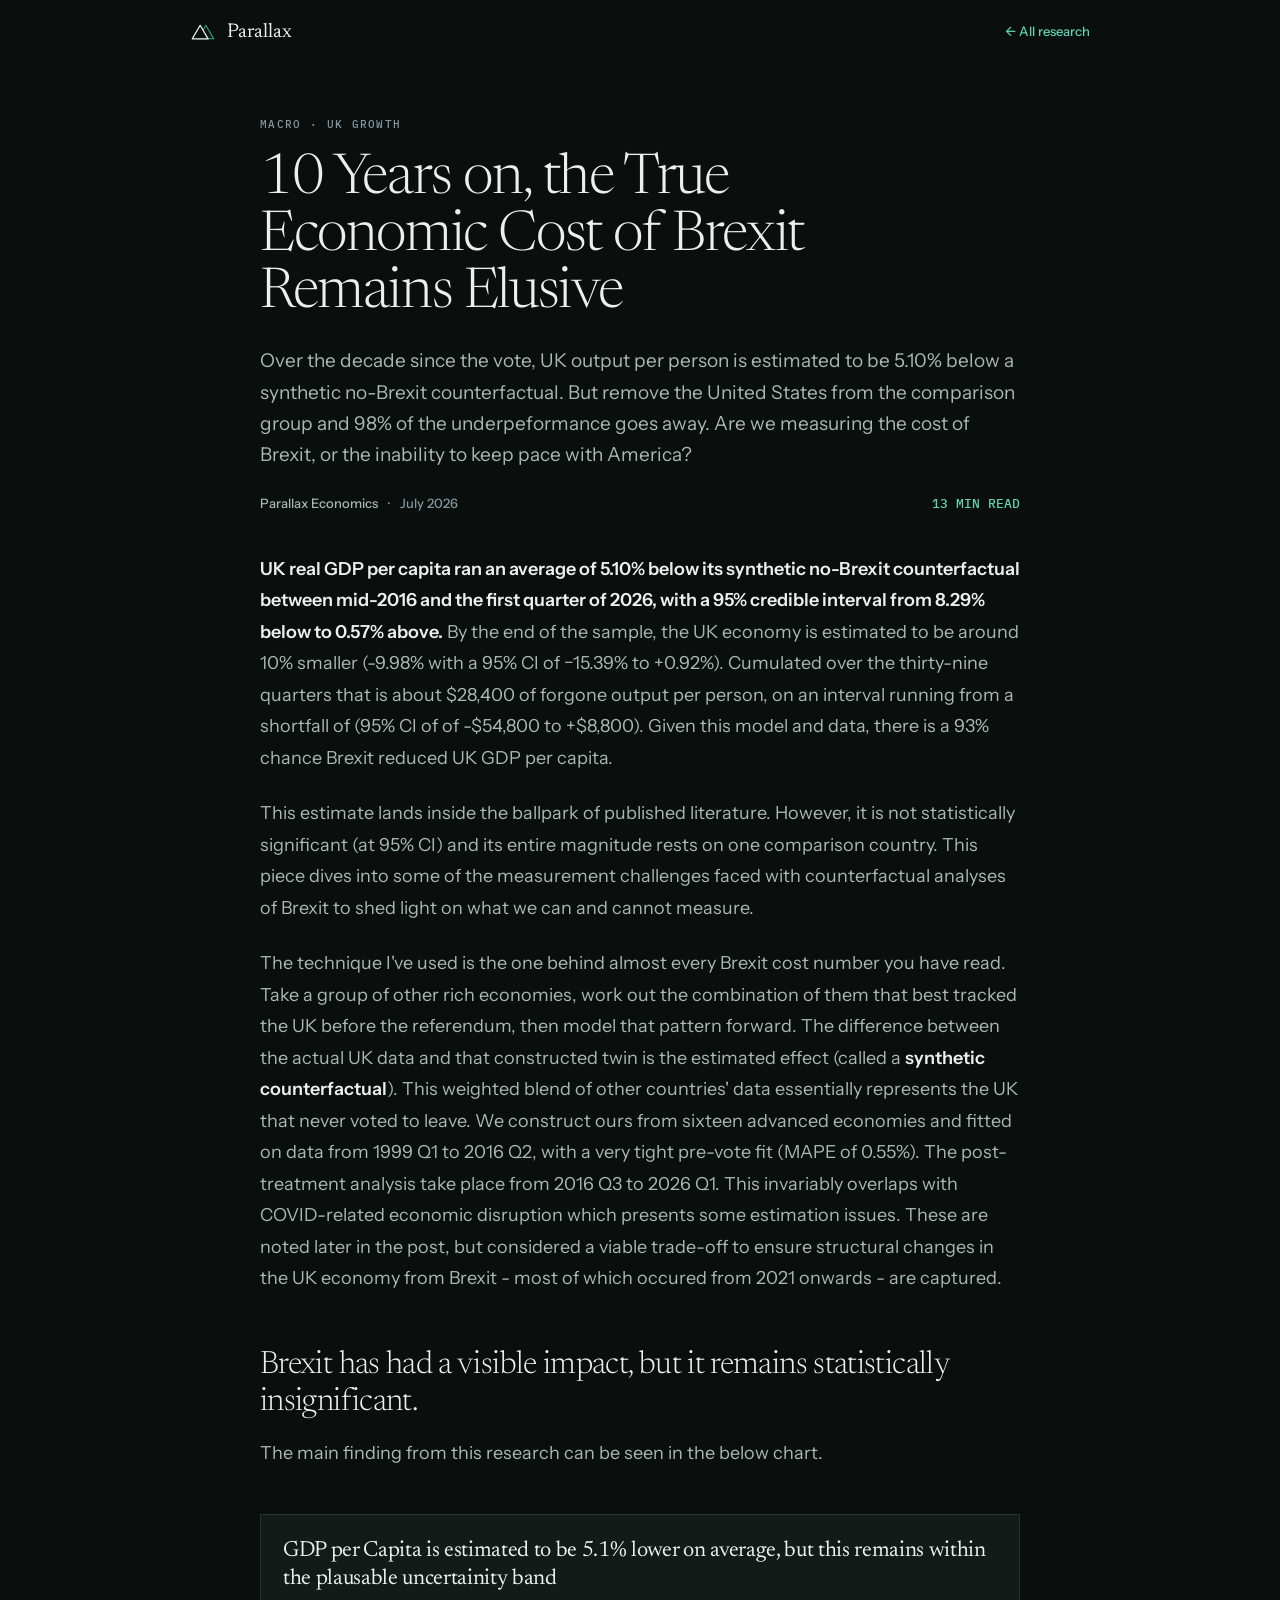
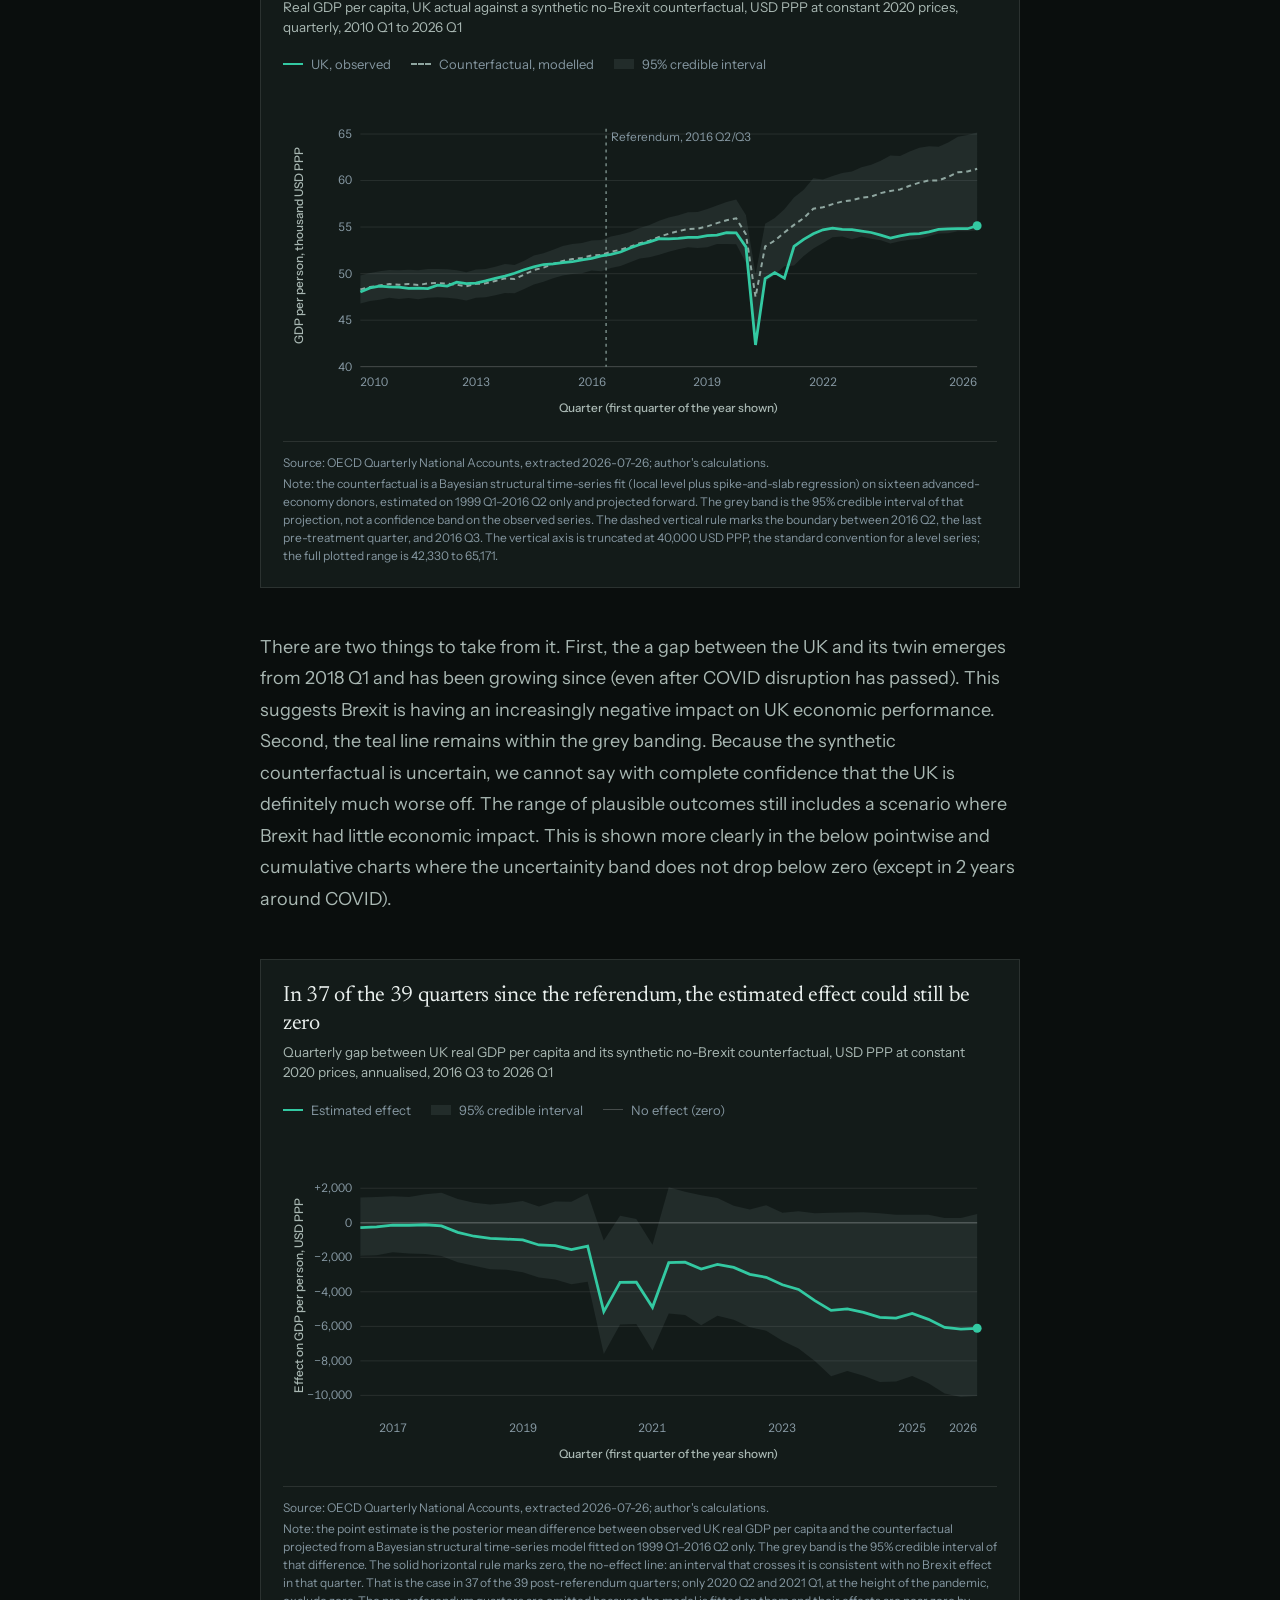
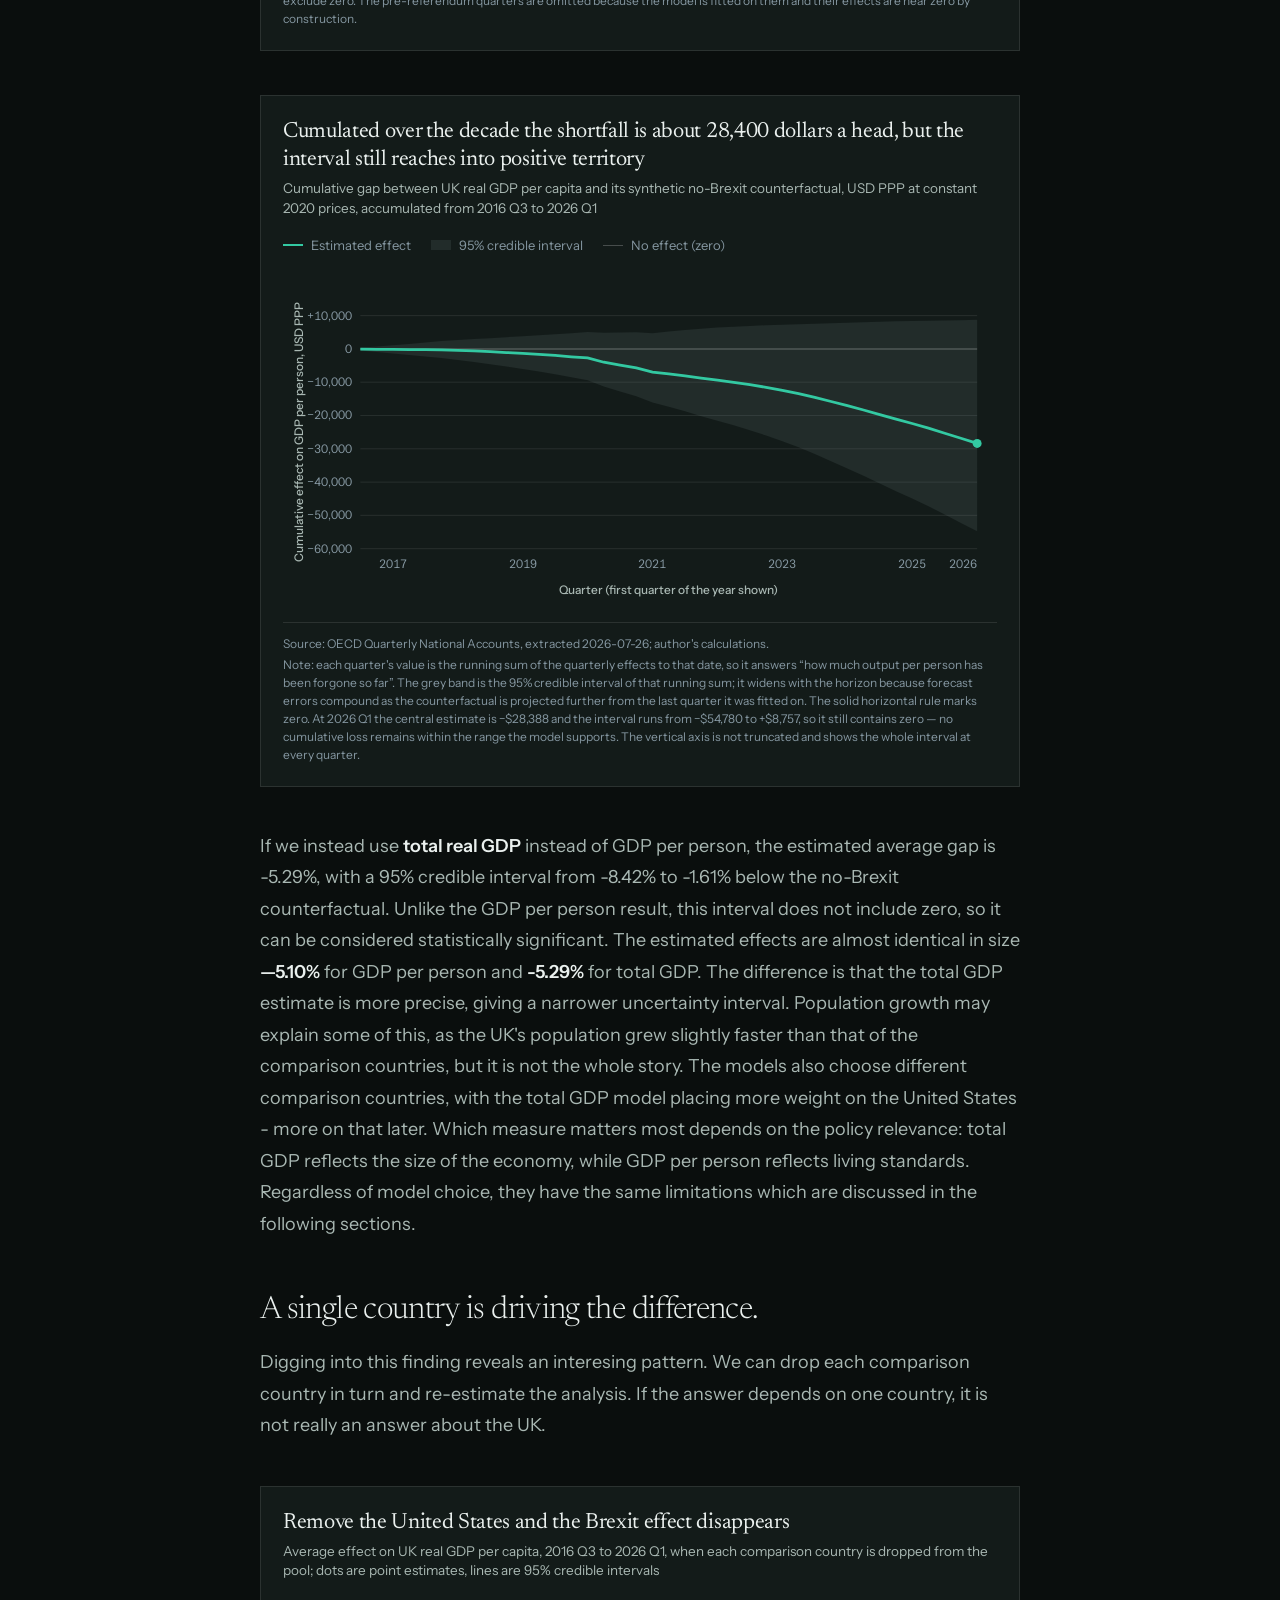
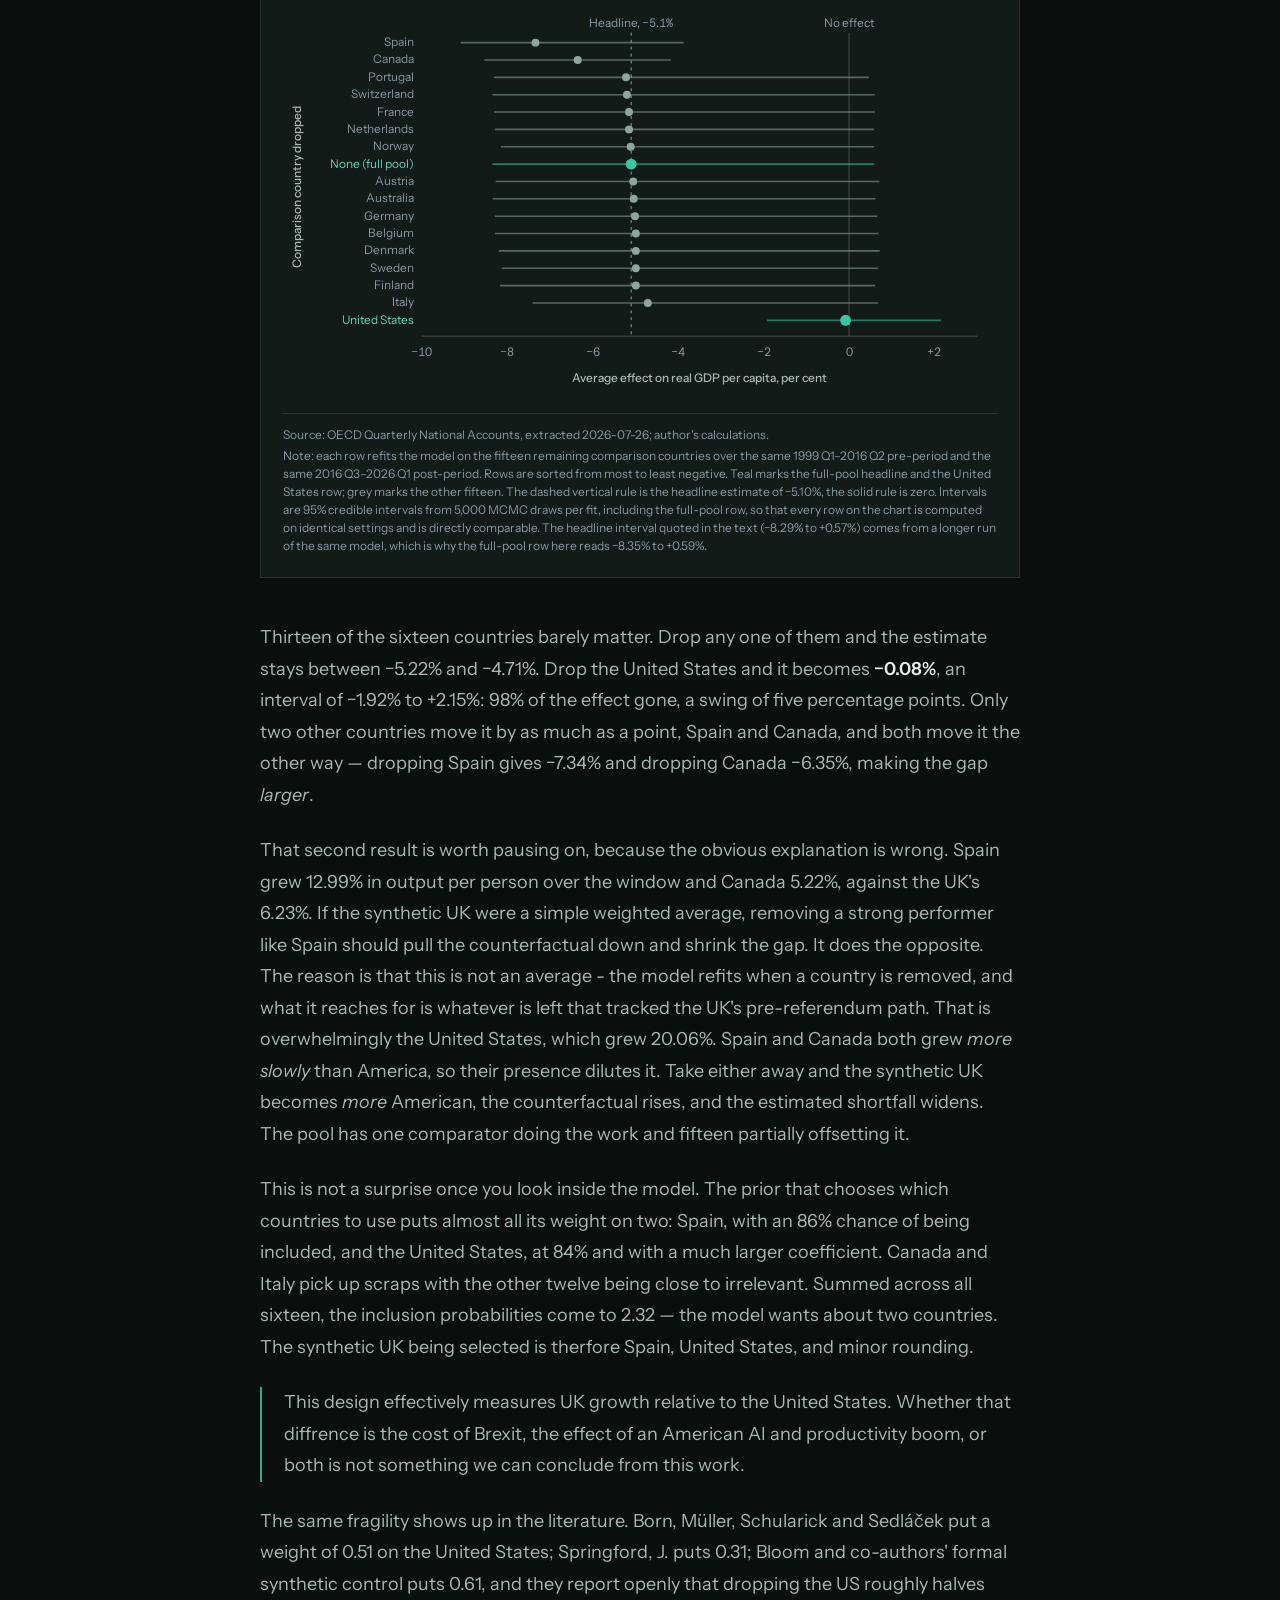
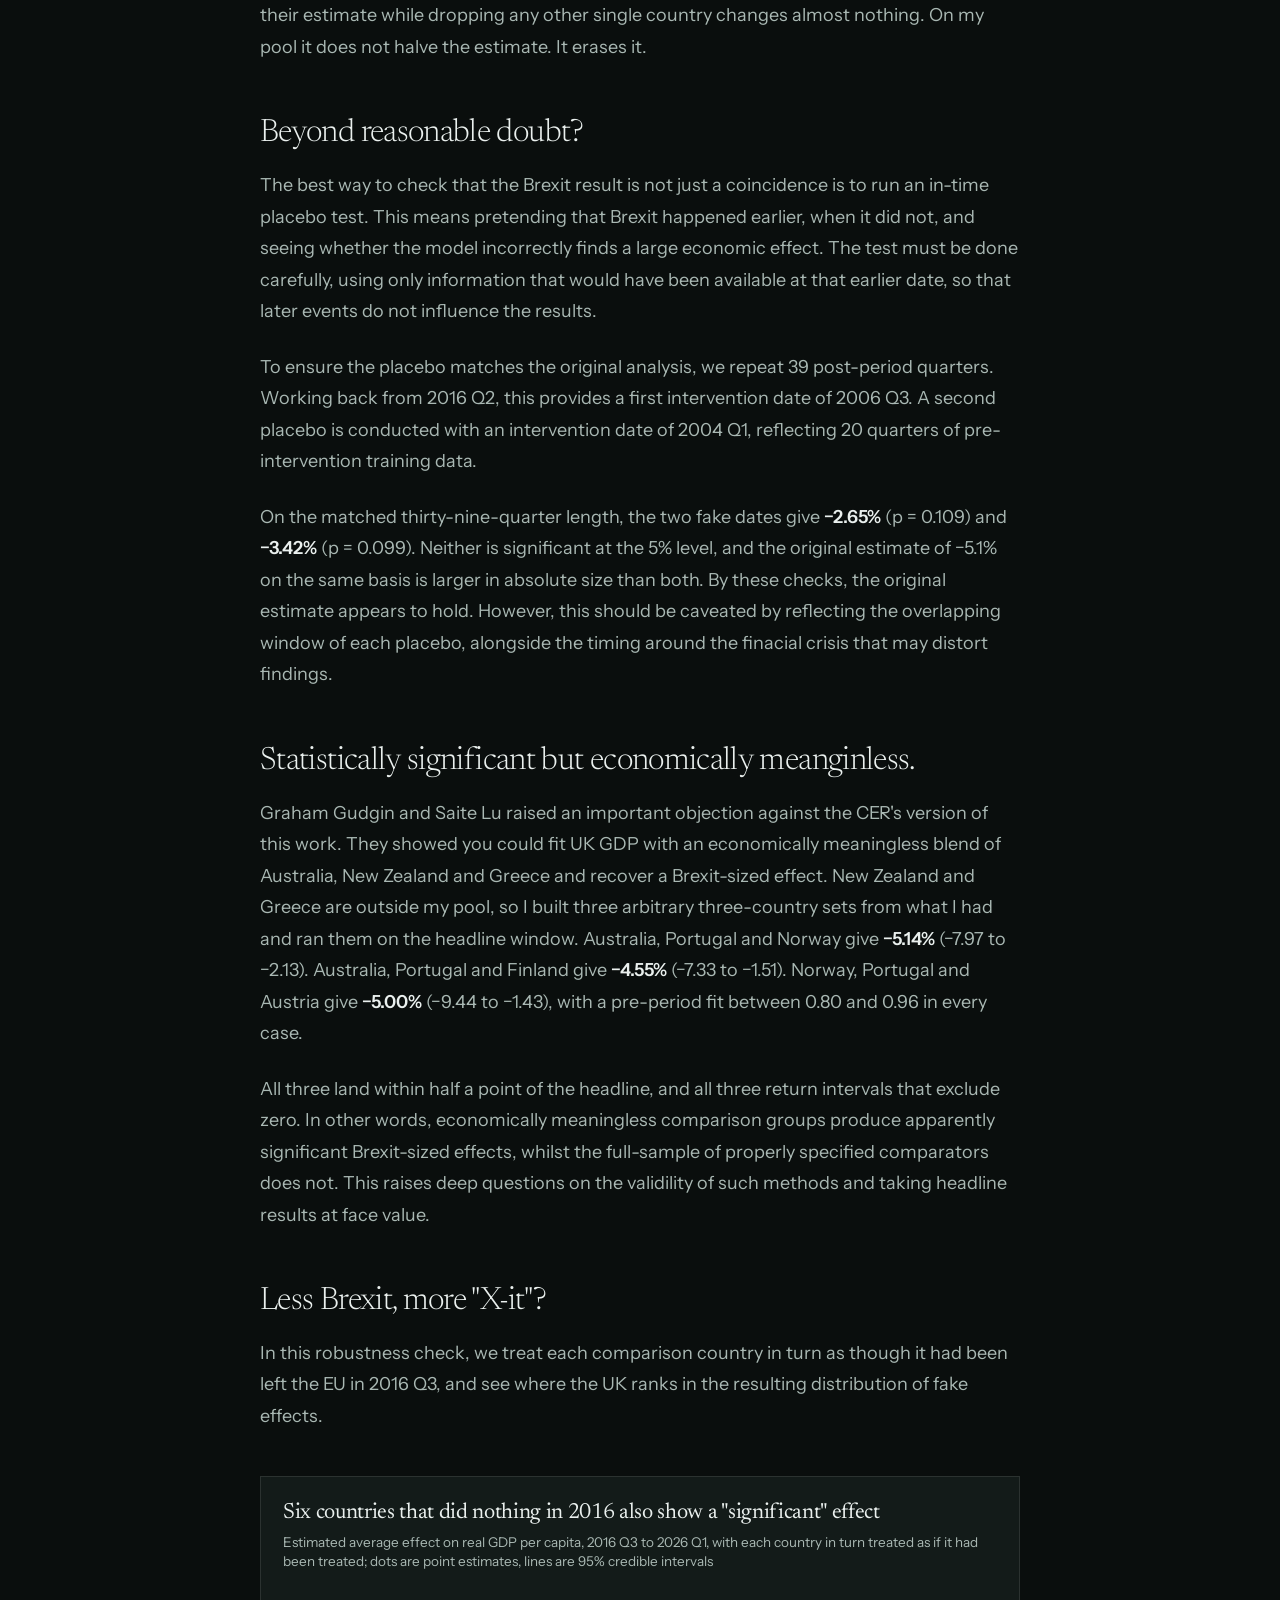
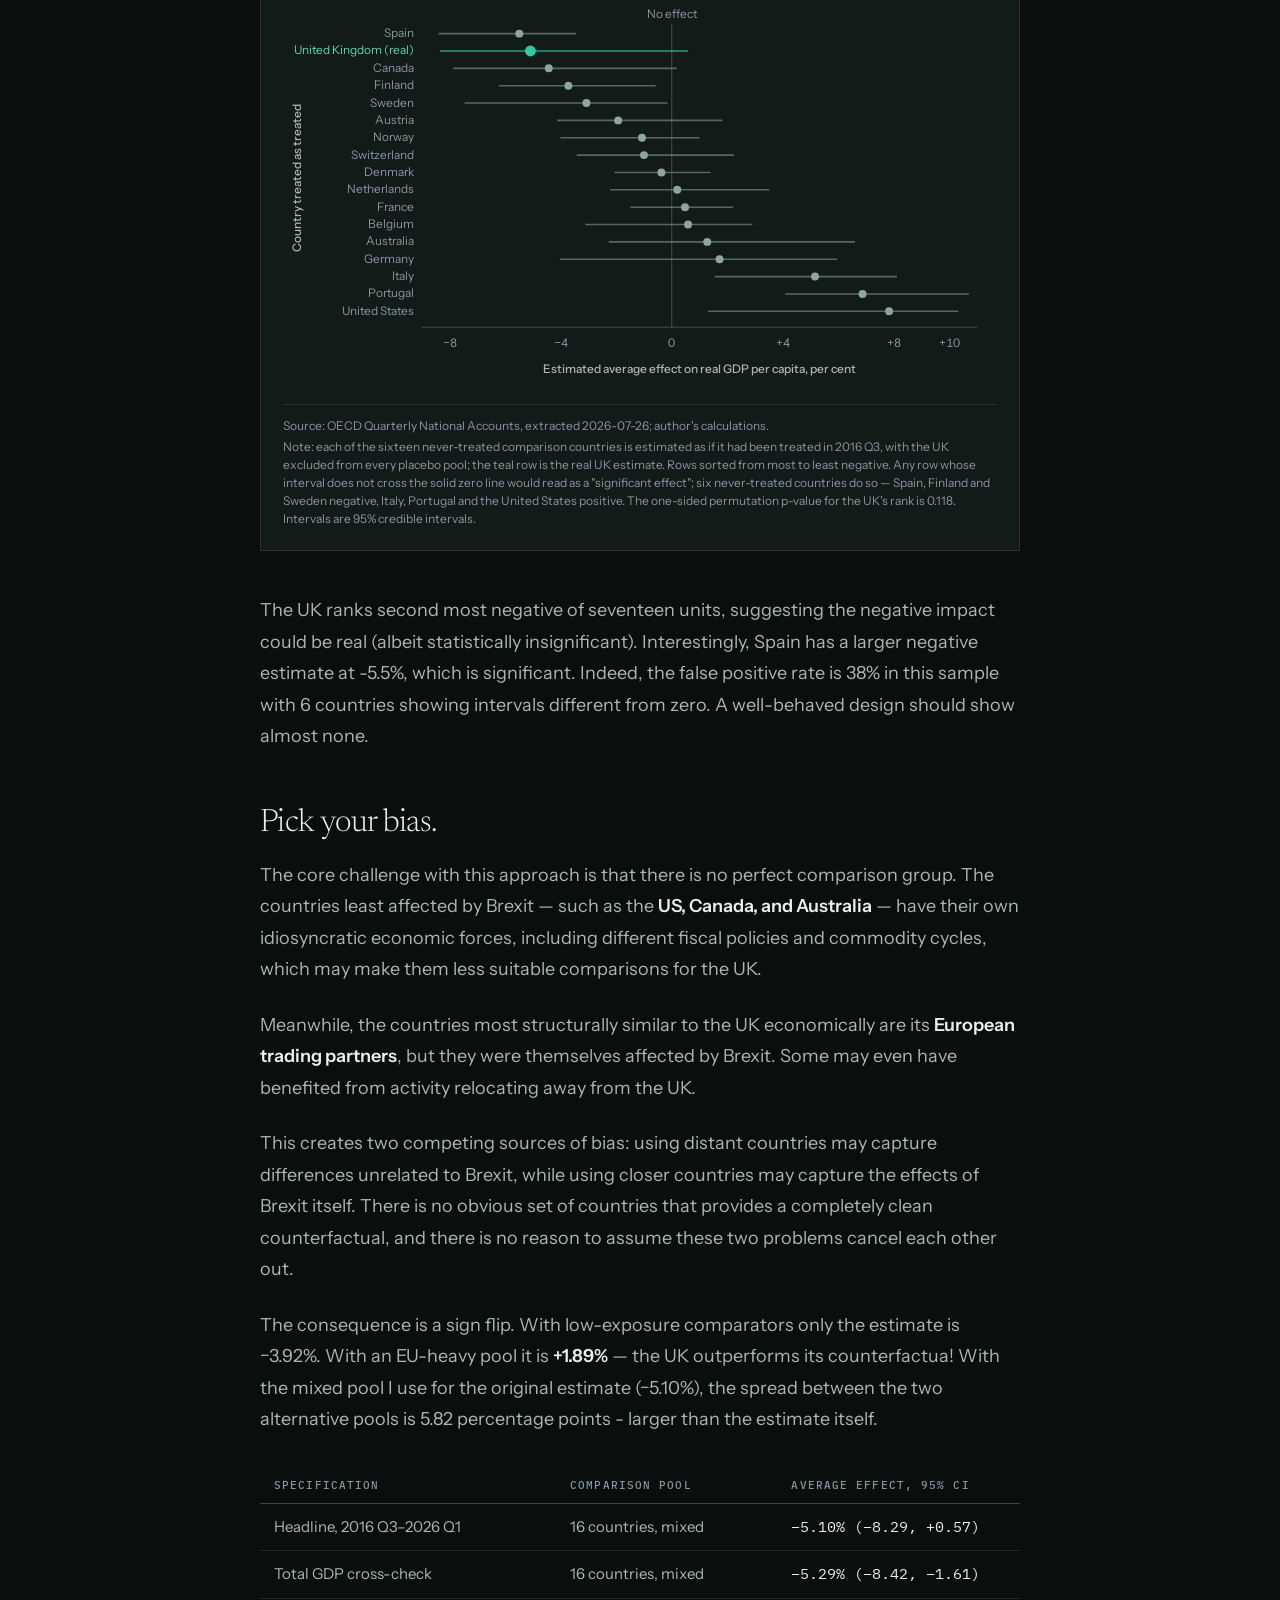
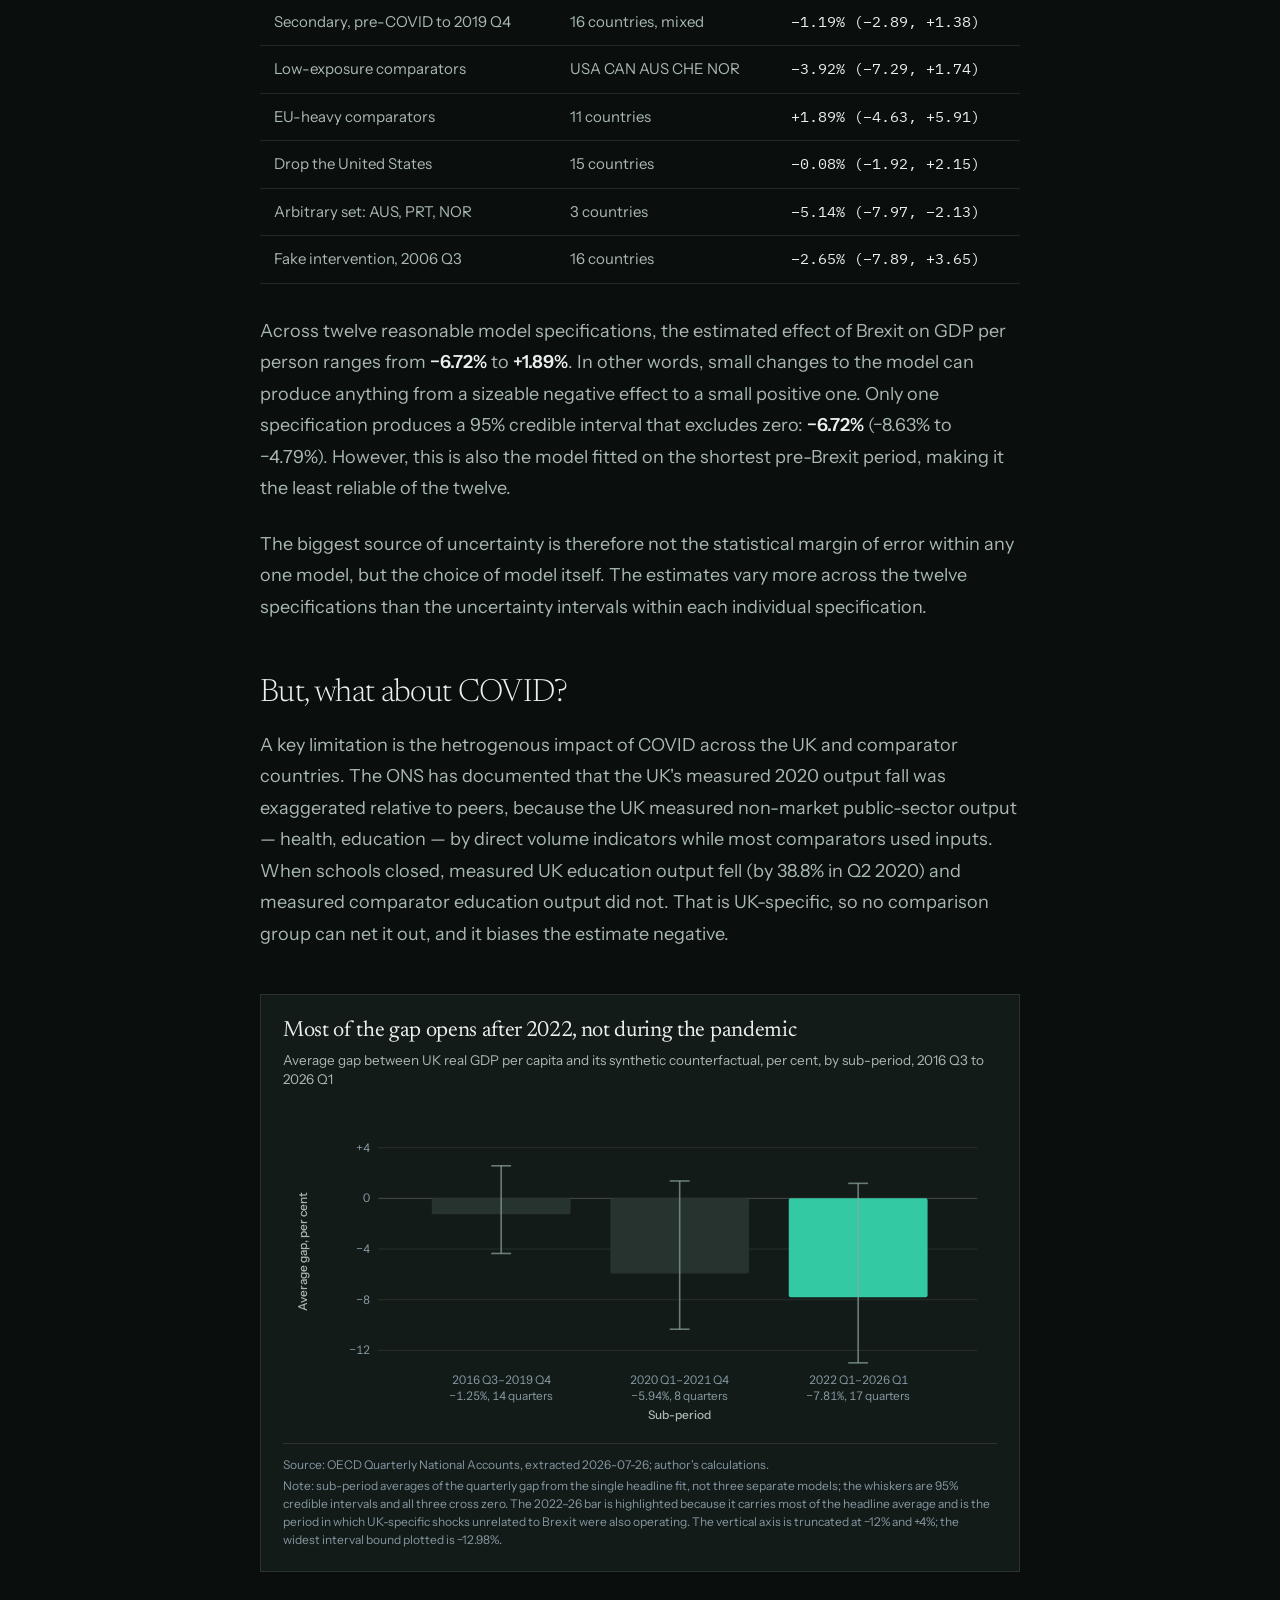
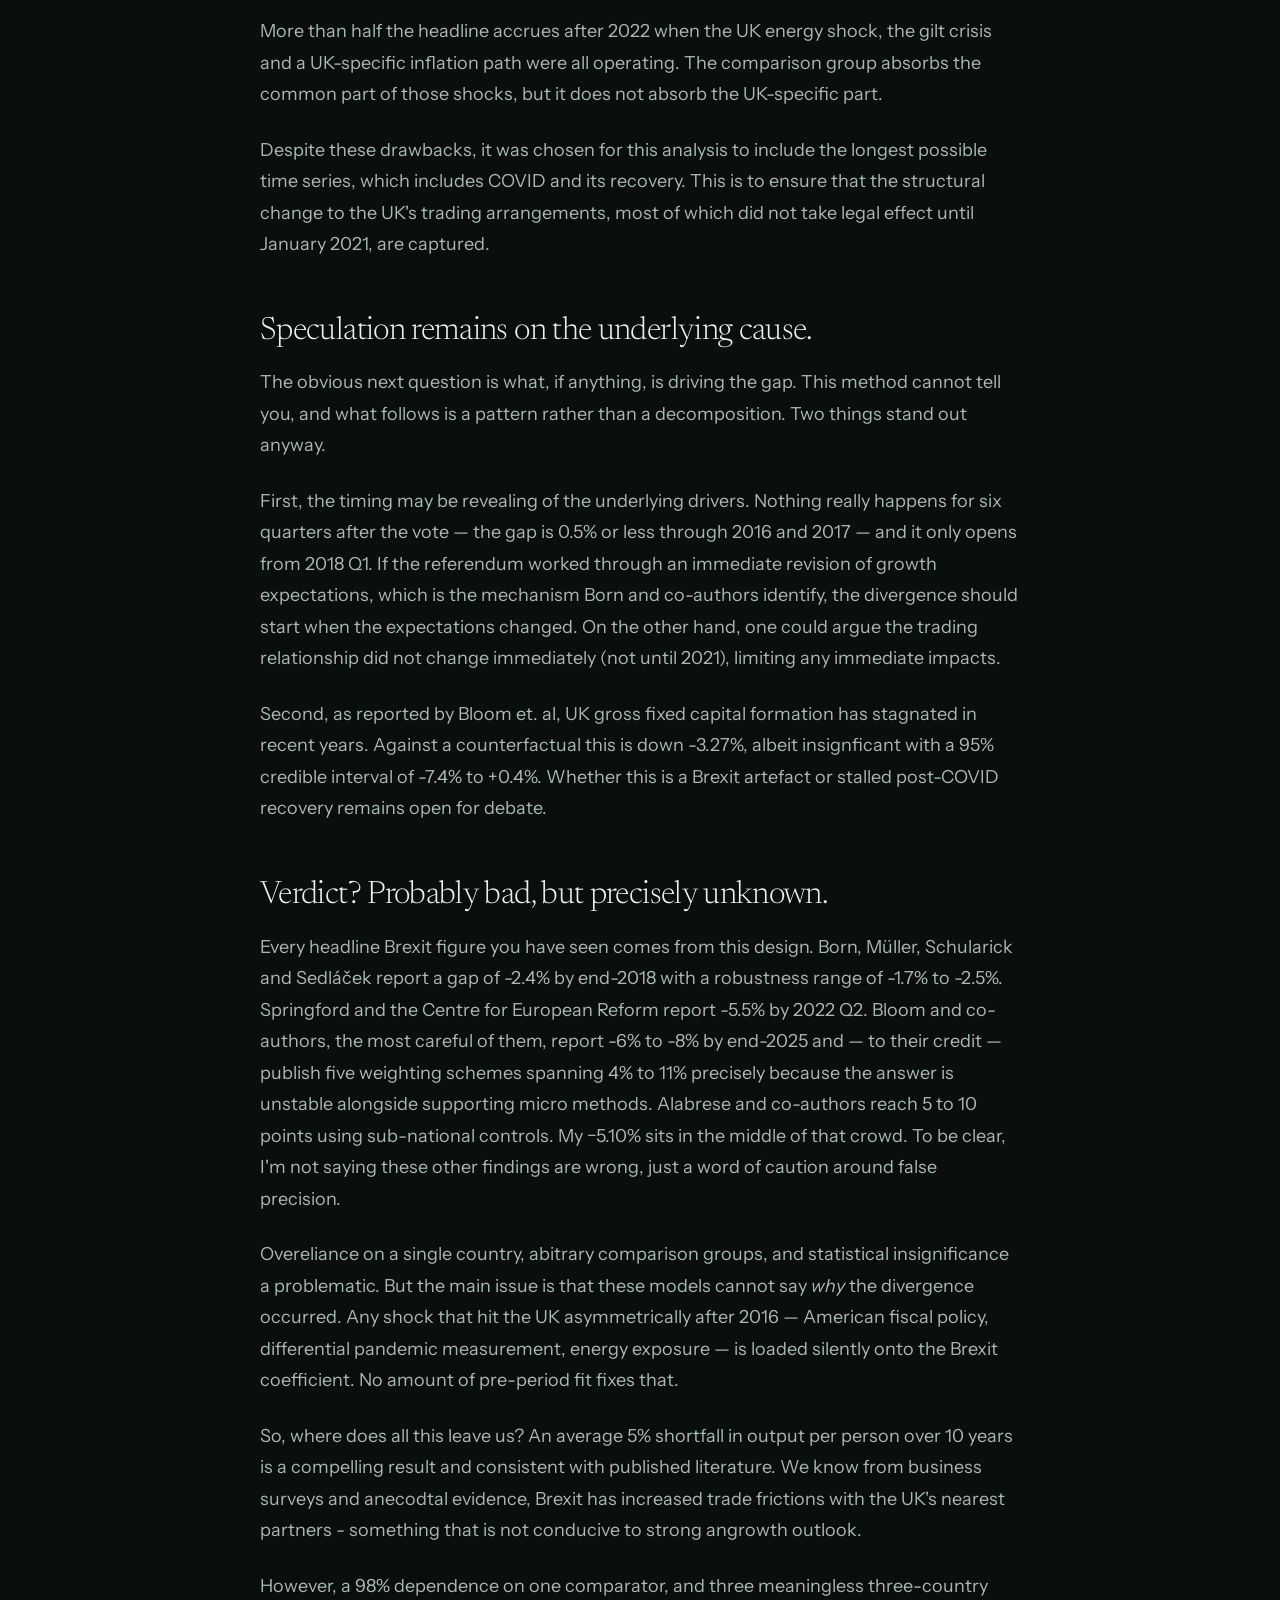
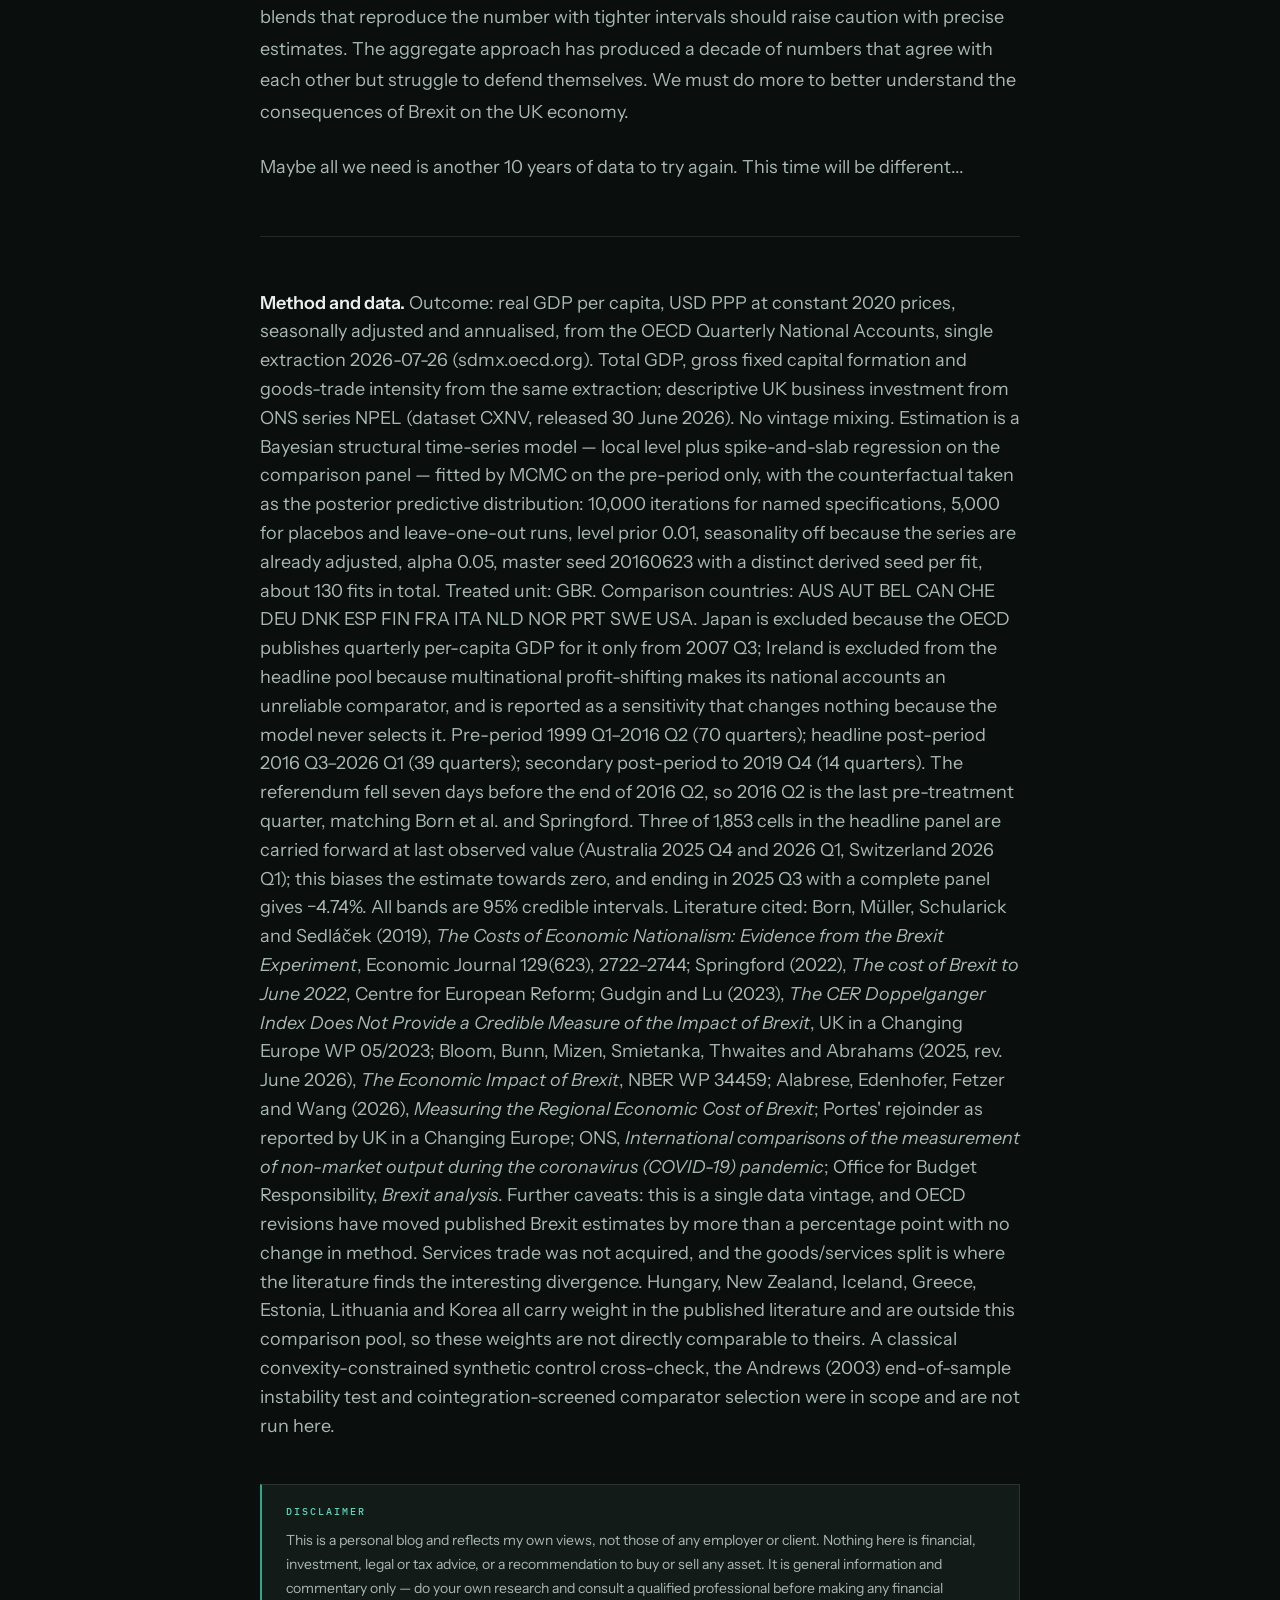
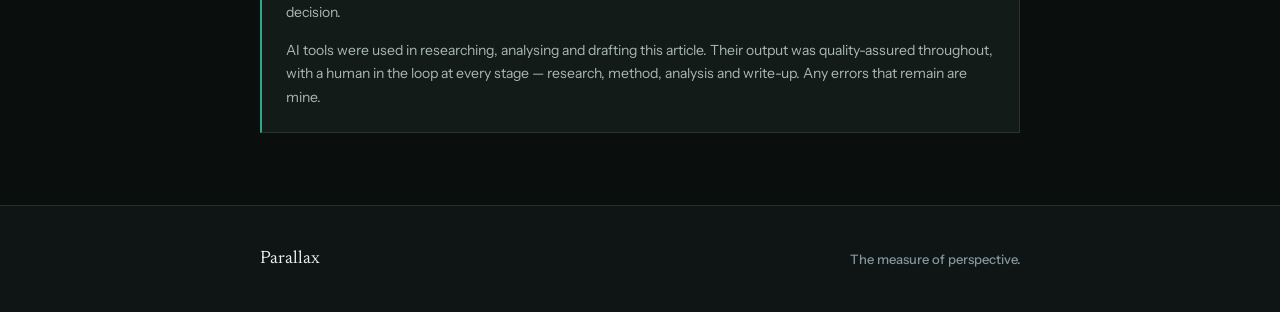
==== posts/brexit-causal-impact.html @ 5bf4c8ba "Add files via upload" ====
<!DOCTYPE html>
<html lang="en">
<head>
<meta charset="utf-8">
<meta name="viewport" content="width=device-width, initial-scale=1">
<title>10 Years on, the True Economic Cost of Brexit Remains Elusive — Parallax</title>
<link rel="stylesheet" href="tokens.css">
<style>
  html { scroll-behavior:smooth; background:var(--px-bg); }
  .wrap { max-width: 760px; margin: 0 auto; padding: 0 24px; }
  .rule { height:1px; background:var(--px-line); border:none; margin:52px 0; }
  /* Direct children only. Without the ">" this also hits the <p>s inside
     figures (title, subtitle, source, note) and overrides tokens.css, because
     ".article-body p" outranks a single class selector. */
  .article-body > p { font:400 18px/1.75 var(--px-font-body); color:var(--px-text-muted); margin:0 0 24px; max-width:66ch; }
  .article-body strong { color:var(--px-text); font-weight:600; }
  .article-body h2 { font:300 32px/1.15 var(--px-font-display); letter-spacing:-.02em; color:var(--px-text); margin:52px 0 18px; }
  .figure { margin:44px 0; }
  .figure .frame { background:var(--px-surface); border:1px solid var(--px-line); padding:22px; }
  /* Source and notes are footnotes INSIDE the frame, separated by a hairline. */
  .figure .px-chart-source { border-top:1px solid var(--px-line); padding-top:12px; }
  /* Chart key — Instrument Sans, never mono, never uppercase kicker styling */
  .key { display:flex; flex-wrap:wrap; gap:20px; margin:0 0 16px; font:400 13px/1.4 var(--px-font-body); color:var(--px-text-dim); }
  .key span { display:flex; align-items:center; gap:8px; }
  .key i { display:inline-block; width:20px; height:0; vertical-align:middle; }
  .key i.band { height:10px; background:var(--px-band); border:none; }
  .pull { font:300 30px/1.35 var(--px-font-display); color:var(--px-text); border-left:2px solid var(--px-accent); padding-left:22px; margin:44px 0; max-width:36ch; }
  table.px-table { width:100%; border-collapse:collapse; margin:32px 0; font:400 15px/1.5 var(--px-font-body); }
  table.px-table th { text-align:left; font:500 11px/1 var(--px-font-mono); letter-spacing:.1em; text-transform:uppercase; color:var(--px-text-dim); padding:12px 14px; border-bottom:1px solid var(--px-axis); }
  table.px-table td { color:var(--px-text-muted); padding:12px 14px; border-bottom:1px solid var(--px-line); }
  table.px-table td:last-child { font-family:var(--px-font-mono); color:var(--px-text); }
  .disclaimer { border:1px solid var(--px-line); border-left:2px solid var(--px-accent); background:var(--px-surface); padding:22px 24px; margin:44px 0; }
  .disclaimer .lbl { font:500 10px/1 var(--px-font-mono); letter-spacing:.2em; text-transform:uppercase; color:var(--px-accent-text); margin-bottom:12px; }
  .disclaimer p { font:400 14px/1.7 var(--px-font-body); color:var(--px-text-muted); margin:0; }
  @media (max-width:620px){ .article-body h2 { font-size:26px; } .pull { font-size:24px; } }
</style>
</head>
<body class="px-page" data-kind="article">

  <!-- NAV -->
  <nav style="display:flex; align-items:center; gap:12px; padding:20px 24px; max-width:900px; margin:0 auto;">
    <a href="../index.html" style="display:flex; align-items:center; gap:11px;">
      <svg width="26" height="23" viewBox="0 0 46 40" aria-label="Parallax"><path d="M14 33 L28 9 L42 33 Z" fill="#0F1514" stroke="#2FA88A" stroke-width="1.8" stroke-linejoin="round"/><path d="M4 33 L18 9 L32 33 Z" fill="#0A0E0D" stroke="#EAF0EE" stroke-width="2.2" stroke-linejoin="round"/></svg>
      <span style="font:400 20px/1 var(--px-font-display); color:var(--px-text); letter-spacing:-.01em;">Parallax</span>
    </a>
    <a href="../index.html#research" style="margin-left:auto;" class="px-meta">← All research</a>
  </nav>

  <!-- HEADER -->
  <header class="wrap" style="padding-top:56px;">
    <div style="display:flex; gap:12px; align-items:center; margin-bottom:22px;">
      <span style="font:500 11px/1 var(--px-font-mono); letter-spacing:.12em; text-transform:uppercase; color:var(--px-text-dim);">Macro · UK Growth</span>
    </div>
    <h1 class="px-h1" style="font-size:clamp(34px,5vw,56px); max-width:19ch;">10 Years on, the True Economic Cost of Brexit Remains Elusive</h1>
    <p class="px-lead" style="margin:22px 0 26px; max-width:60ch;">Over the decade since the vote, UK output per person is estimated to be 5.10% below a synthetic no-Brexit counterfactual. But remove the United States from the comparison group and 98% of the underpeformance goes away. Are we measuring the cost of Brexit, or the inability to keep pace with America?</p>
    <div style="display:flex; gap:10px; align-items:center;" class="px-meta">
      <span style="color:var(--px-text-muted);">Parallax Economics</span><span>·</span><span>July 2026</span>
      <span style="margin-left:auto; font-family:var(--px-font-mono); color:var(--px-accent-text);">13 MIN READ</span>
    </div>
  </header>

  <!-- BODY -->
  <article class="wrap article-body" style="padding-top:44px;">

    <p><strong>UK real GDP per capita ran an average of 5.10% below its synthetic no-Brexit counterfactual between mid-2016 and the first quarter of 2026, with a 95% credible interval from 8.29% below to 0.57% above.</strong> By the end of the sample, the UK economy is estimated to be around 10% smaller (-9.98% with a 95% CI of −15.39% to +0.92%). Cumulated over the thirty-nine quarters that is about $28,400 of forgone output per person, on an interval running from a shortfall of (95% CI of of -$54,800 to +$8,800). Given this model and data, there is a 93% chance Brexit reduced UK GDP per capita.</p>

    <p>This estimate lands inside the ballpark of published literature. However, it is not statistically significant (at 95% CI) and its entire magnitude rests on one comparison country. This piece dives into some of the measurement challenges faced with counterfactual analyses of Brexit to shed light on what we can and cannot measure.</p>

    <p>The technique I've used is the one behind almost every Brexit cost number you have read. Take a group of other rich economies, work out the combination of them that best tracked the UK before the referendum, then model that pattern forward. The difference between the actual UK data and that constructed twin is the estimated effect (called a <strong>synthetic counterfactual</strong>). This weighted blend of other countries' data essentially represents the UK that never voted to leave. We construct ours from sixteen advanced economies and fitted on data from 1999 Q1 to 2016 Q2, with a very tight pre-vote fit (MAPE of 0.55%). The post-treatment analysis take place from 2016 Q3 to 2026 Q1. This invariably overlaps with COVID-related economic disruption which presents some estimation issues. These are noted later in the post, but considered a viable trade-off to ensure structural changes in the UK economy from Brexit - most of which occured from 2021 onwards - are captured.</p>

    <h2>Brexit has had a visible impact, but it remains statistically insignificant.</h2>

    <p>The main finding from this research can be seen in the below chart.</p>

    <figure class="figure">
      <div class="frame">
        <p class="px-chart-title">GDP per Capita is estimated to be 5.1% lower on average, but this remains within the plausable uncertainity band</p>
        <p class="px-chart-subtitle">Real GDP per capita, UK actual against a synthetic no-Brexit counterfactual, USD PPP at constant 2020 prices, quarterly, 2010 Q1 to 2026 Q1</p>
        <div class="key">
          <span><i style="border-top:2.8px solid var(--px-c1);"></i>UK, observed</span>
          <span><i style="border-top:2px dashed var(--px-c6);"></i>Counterfactual, modelled</span>
          <span><i class="band"></i>95% credible interval</span>
        </div>
        <svg width="100%" viewBox="0 0 720 336" role="img" aria-label="UK real GDP per capita against its synthetic no-Brexit counterfactual from 2010 to 2026. The two lines track closely until 2018, after which a widening gap opens, but the credible interval around the counterfactual remains wide enough to contain the observed UK line at every quarter.">
          <!-- gridlines: horizontal only, baseline one step stronger -->
          <line x1="78" y1="45.4"  x2="700" y2="45.4"  stroke="var(--px-grid)"/>
          <line x1="78" y1="92.3"  x2="700" y2="92.3"  stroke="var(--px-grid)"/>
          <line x1="78" y1="139.2" x2="700" y2="139.2" stroke="var(--px-grid)"/>
          <line x1="78" y1="186.2" x2="700" y2="186.2" stroke="var(--px-grid)"/>
          <line x1="78" y1="233.1" x2="700" y2="233.1" stroke="var(--px-grid)"/>
          <line x1="78" y1="280"   x2="700" y2="280"   stroke="var(--px-axis)"/>

          <!-- uncertainty band: grey, drawn first, behind the data, no stroke -->
          <path d="M78.0,188.0 L87.7,185.6 L97.4,183.8 L107.2,182.6 L116.9,182.8 L126.6,182.4 L136.3,182.7 L146.0,181.4 L155.8,181.6 L165.5,181.8 L175.2,182.7 L184.9,184.7 L194.6,182.1 L204.3,181.6 L214.1,179.3 L223.8,176.4 L233.5,177.5 L243.2,173.1 L252.9,168.0 L262.7,165.7 L272.4,162.1 L282.1,158.4 L291.8,156.3 L301.5,155.2 L311.2,152.8 L321.0,152.3 L330.7,148.8 L340.4,146.8 L350.1,144.3 L359.8,140.1 L369.6,137.1 L379.3,132.8 L389.0,129.7 L398.7,127.3 L408.4,124.4 L418.2,124.1 L427.9,121.0 L437.6,117.6 L447.3,114.0 L457.0,111.5 L466.8,127.1 L476.5,186.8 L486.2,135.9 L495.9,130.2 L505.6,121.3 L515.3,109.4 L525.1,101.5 L534.8,90.1 L544.5,91.3 L554.2,87.7 L563.9,84.8 L573.7,83.2 L583.4,79.0 L593.1,76.4 L602.8,72.3 L612.5,67.0 L622.2,67.6 L632.0,63.1 L641.7,59.2 L651.4,57.7 L661.1,58.2 L670.8,53.9 L680.6,48.1 L690.3,46.3 L700.0,43.8 L700.0,142.6 L690.3,143.5 L680.6,143.5 L670.8,145.5 L661.1,145.8 L651.4,148.4 L641.7,150.9 L632.0,151.9 L622.2,153.6 L612.5,155.9 L602.8,152.6 L593.1,150.9 L583.4,148.7 L573.7,151.4 L563.9,148.7 L554.2,149.6 L544.5,155.4 L534.8,160.9 L525.1,168.4 L515.3,178.0 L505.6,178.7 L495.9,187.2 L486.2,194.9 L476.5,248.5 L466.8,175.1 L457.0,156.5 L447.3,156.4 L437.6,156.2 L427.9,159.6 L418.2,160.3 L408.4,159.6 L398.7,161.6 L389.0,164.1 L379.3,167.2 L369.6,169.6 L359.8,170.9 L350.1,174.8 L340.4,178.5 L330.7,180.4 L321.0,183.8 L311.2,183.0 L301.5,185.9 L291.8,186.5 L282.1,188.2 L272.4,190.9 L262.7,194.4 L252.9,197.1 L243.2,201.7 L233.5,206.1 L223.8,205.7 L214.1,207.9 L204.3,209.9 L194.6,210.6 L184.9,213.2 L175.2,211.6 L165.5,210.5 L155.8,210.0 L146.0,210.6 L136.3,212.1 L126.6,210.8 L116.9,211.7 L107.2,210.4 L97.4,212.5 L87.7,213.8 L78.0,216.4 Z"
                fill="var(--px-band)" stroke="none"/>

          <!-- referendum: last pre-treatment quarter is 2016 Q2 -->
          <line x1="325.8" y1="40" x2="325.8" y2="280" stroke="var(--px-c6)" stroke-width="1.2" stroke-dasharray="3 4"/>
          <text class="px-chart-tick" x="331" y="52">Referendum, 2016 Q2/Q3</text>

          <!-- counterfactual: dashed grey, not observed -->
          <polyline points="78.0,202.1 87.7,199.7 97.4,198.1 107.2,196.6 116.9,197.4 126.6,196.6 136.3,197.7 146.0,196.0 155.8,195.7 165.5,196.3 175.2,197.4 184.9,199.0 194.6,196.5 204.3,196.0 214.1,193.6 223.8,191.0 233.5,191.7 243.2,187.2 252.9,182.6 262.7,180.1 272.4,176.4 282.1,173.5 291.8,171.5 301.5,170.4 311.2,167.8 321.0,167.3 330.7,164.1 340.4,162.1 350.1,159.1 359.8,155.5 369.6,153.0 379.3,149.2 389.0,145.9 398.7,143.4 408.4,141.2 418.2,140.8 427.9,138.5 437.6,135.3 447.3,132.4 457.0,130.4 466.8,146.5 476.5,209.8 486.2,158.8 495.9,152.9 505.6,144.7 515.3,137.0 525.1,130.2 534.8,120.7 544.5,119.3 554.2,116.1 563.9,113.5 573.7,112.2 583.4,109.5 593.1,108.5 602.8,105.0 612.5,102.8 622.2,101.3 632.0,97.6 641.7,94.4 651.4,92.2 661.1,92.2 670.8,88.6 680.6,84.0 690.3,83.1 700.0,80.5"
                    fill="none" stroke="var(--px-c6)" stroke-width="2" stroke-dasharray="5 4"/>

          <!-- observed: teal, the only chromatic element -->
          <polyline points="78.0,204.8 87.7,200.6 97.4,198.9 107.2,199.6 116.9,199.8 126.6,201.0 136.3,200.9 146.0,201.3 155.8,197.8 165.5,198.8 175.2,194.8 184.9,196.3 194.6,195.8 204.3,193.5 214.1,190.9 223.8,188.7 233.5,185.8 243.2,182.3 252.9,179.3 262.7,177.0 272.4,176.4 282.1,175.1 291.8,174.2 301.5,172.3 311.2,170.8 321.0,168.2 330.7,166.7 340.4,164.4 350.1,160.4 359.8,156.8 369.6,154.1 379.3,150.9 389.0,151.1 398.7,150.7 408.4,149.7 418.2,149.7 427.9,147.8 437.6,147.4 447.3,144.8 457.0,145.0 466.8,159.2 476.5,258.1 486.2,191.2 495.9,185.2 505.6,190.7 515.3,158.7 525.1,151.6 534.8,145.9 544.5,142.0 554.2,140.3 563.9,141.5 573.7,141.9 583.4,143.2 593.1,144.7 602.8,147.3 612.5,150.3 622.2,148.1 632.0,146.3 641.7,145.8 651.4,144.0 661.1,141.5 670.8,141.1 680.6,140.9 690.3,140.9 700.0,137.9"
                    fill="none" stroke="var(--px-c1)" stroke-width="2.8"/>
          <circle cx="700" cy="137.9" r="4.5" fill="var(--px-c1)"/>

          <!-- y ticks and axis label, with units -->
          <text class="px-chart-tick" x="70" y="49.4"  text-anchor="end">65</text>
          <text class="px-chart-tick" x="70" y="96.3"  text-anchor="end">60</text>
          <text class="px-chart-tick" x="70" y="143.2" text-anchor="end">55</text>
          <text class="px-chart-tick" x="70" y="190.2" text-anchor="end">50</text>
          <text class="px-chart-tick" x="70" y="237.1" text-anchor="end">45</text>
          <text class="px-chart-tick" x="70" y="284"   text-anchor="end">40</text>
          <text class="px-chart-axis" transform="translate(20,158) rotate(-90)" text-anchor="middle">GDP per person, thousand USD PPP</text>

          <!-- x ticks and axis label -->
          <text class="px-chart-tick" x="78"  y="300">2010</text>
          <text class="px-chart-tick" x="194.6" y="300" text-anchor="middle">2013</text>
          <text class="px-chart-tick" x="311.2" y="300" text-anchor="middle">2016</text>
          <text class="px-chart-tick" x="427.9" y="300" text-anchor="middle">2019</text>
          <text class="px-chart-tick" x="544.5" y="300" text-anchor="middle">2022</text>
          <text class="px-chart-tick" x="700" y="300" text-anchor="end">2026</text>
          <text class="px-chart-axis" x="389" y="326" text-anchor="middle">Quarter (first quarter of the year shown)</text>
        </svg>
        <p class="px-chart-source">Source: OECD Quarterly National Accounts, extracted 2026-07-26; author's calculations.</p>
        <p class="px-chart-note">Note: the counterfactual is a Bayesian structural time-series fit (local level plus spike-and-slab regression) on sixteen advanced-economy donors, estimated on 1999 Q1–2016 Q2 only and projected forward. The grey band is the 95% credible interval of that projection, not a confidence band on the observed series. The dashed vertical rule marks the boundary between 2016 Q2, the last pre-treatment quarter, and 2016 Q3. The vertical axis is truncated at 40,000 USD PPP, the standard convention for a level series; the full plotted range is 42,330 to 65,171.</p>
      </div>
    </figure>

    <p>There are two things to take from it. First, the a gap between the UK and its twin emerges from 2018 Q1 and has been growing since (even after COVID disruption has passed). This suggests Brexit is having an increasingly negative impact on UK economic performance. Second, the teal line remains within the grey banding. Because the synthetic counterfactual is uncertain, we cannot say with complete confidence that the UK is definitely much worse off. The range of plausible outcomes still includes a scenario where Brexit had little economic impact. This is shown more clearly in the below pointwise and cumulative charts where the uncertainity band does not drop below zero (except in 2 years around COVID).</p>

    <figure class="figure">
      <div class="frame">
        <p class="px-chart-title">In 37 of the 39 quarters since the referendum, the estimated effect could still be zero</p>
        <p class="px-chart-subtitle">Quarterly gap between UK real GDP per capita and its synthetic no-Brexit counterfactual, USD PPP at constant 2020 prices, annualised, 2016 Q3 to 2026 Q1</p>
        <div class="key">
          <span><i style="border-top:2.8px solid var(--px-c1);"></i>Estimated effect</span>
          <span><i class="band"></i>95% credible interval</span>
          <span><i style="border-top:1.4px solid var(--px-axis);"></i>No effect (zero)</span>
        </div>
        <svg width="100%" viewBox="0 0 720 336" role="img" aria-label="The quarterly estimated Brexit effect on UK GDP per person from 2016 Q3 to 2026 Q1. The point estimate drifts from near zero to about minus 6,100 US dollars per person, but the 95 per cent credible interval around it contains zero in 37 of the 39 quarters; only 2020 Q2 and 2021 Q1 exclude it.">
          <!-- gridlines: horizontal only, the zero line one step stronger -->
          <line x1="78" y1="53.7" x2="700" y2="53.7" stroke="var(--px-grid)"/>
          <line x1="78" y1="88.5" x2="700" y2="88.5" stroke="var(--px-axis)" stroke-width="1.4"/>
          <line x1="78" y1="123.3" x2="700" y2="123.3" stroke="var(--px-grid)"/>
          <line x1="78" y1="158.1" x2="700" y2="158.1" stroke="var(--px-grid)"/>
          <line x1="78" y1="193.0" x2="700" y2="193.0" stroke="var(--px-grid)"/>
          <line x1="78" y1="227.8" x2="700" y2="227.8" stroke="var(--px-grid)"/>
          <line x1="78" y1="262.6" x2="700" y2="262.6" stroke="var(--px-grid)"/>

          <!-- credible interval: grey, drawn first, behind the data, no stroke -->
          <polygon points="78.0,63.1 94.4,62.4 110.7,61.7 127.1,62.4 143.5,59.8 159.8,58.3 176.2,64.5 192.6,68.2 208.9,70.1 225.3,68.9 241.7,66.6 258.1,72.1 274.4,67.0 290.8,67.2 307.2,59.0 323.5,106.4 339.9,81.5 356.3,84.8 372.6,110.8 389.0,52.6 405.4,57.3 421.7,60.7 438.1,63.6 454.5,71.4 470.8,75.1 487.2,70.9 503.6,78.4 519.9,77.0 536.3,78.8 552.7,78.3 569.1,78.2 585.4,78.0 601.8,79.0 618.2,80.4 634.5,80.5 650.9,80.4 667.3,83.8 683.6,83.7 700.0,79.7 700.0,263.1 683.6,264.1 667.3,260.6 650.9,250.3 634.5,243.0 618.2,248.6 601.8,249.1 585.4,242.8 569.1,237.9 552.7,243.2 536.3,227.8 519.9,215.3 503.6,207.6 487.2,197.3 470.8,193.8 454.5,186.2 438.1,182.4 421.7,191.9 405.4,181.4 389.0,179.9 372.6,217.2 356.3,190.6 339.9,191.0 323.5,220.8 307.2,148.1 290.8,150.5 274.4,145.7 258.1,143.7 241.7,138.3 225.3,135.9 208.9,135.5 192.6,131.8 176.2,128.3 159.8,122.1 143.5,120.0 127.1,119.6 110.7,118.3 94.4,121.2 78.0,121.8" fill="var(--px-band)" stroke="none"/>

          <!-- estimated effect: teal, the only chromatic element -->
          <polyline points="78.0,93.5 94.4,92.7 110.7,90.9 127.1,91.0 143.5,90.5 159.8,91.7 176.2,98.2 192.6,102.1 208.9,104.3 225.3,105.0 241.7,105.8 258.1,110.9 274.4,111.6 290.8,115.6 307.2,112.1 323.5,178.1 339.9,148.6 356.3,148.5 372.6,173.8 389.0,128.8 405.4,128.2 421.7,135.2 438.1,130.5 454.5,133.5 470.8,140.5 487.2,143.5 503.6,151.0 519.9,155.7 536.3,167.0 552.7,176.8 569.1,175.3 585.4,178.9 601.8,183.9 618.2,184.6 634.5,179.9 650.9,185.9 667.3,194.0 683.6,195.7 700.0,194.9" fill="none" stroke="var(--px-c1)" stroke-width="2.8"/>
          <circle cx="700" cy="194.9" r="4.5" fill="var(--px-c1)"/>

          <!-- y ticks and axis label, with units -->
          <text class="px-chart-tick" x="70" y="57.7" text-anchor="end">+2,000</text>
          <text class="px-chart-tick" x="70" y="92.5" text-anchor="end">0</text>
          <text class="px-chart-tick" x="70" y="127.3" text-anchor="end">−2,000</text>
          <text class="px-chart-tick" x="70" y="162.1" text-anchor="end">−4,000</text>
          <text class="px-chart-tick" x="70" y="197.0" text-anchor="end">−6,000</text>
          <text class="px-chart-tick" x="70" y="231.8" text-anchor="end">−8,000</text>
          <text class="px-chart-tick" x="70" y="266.6" text-anchor="end">−10,000</text>
          <text class="px-chart-axis" transform="translate(20,162) rotate(-90)" text-anchor="middle">Effect on GDP per person, USD PPP</text>

          <!-- x ticks and axis label -->
          <text class="px-chart-tick" x="110.7" y="300" text-anchor="middle">2017</text>
          <text class="px-chart-tick" x="241.7" y="300" text-anchor="middle">2019</text>
          <text class="px-chart-tick" x="372.6" y="300" text-anchor="middle">2021</text>
          <text class="px-chart-tick" x="503.6" y="300" text-anchor="middle">2023</text>
          <text class="px-chart-tick" x="634.5" y="300" text-anchor="middle">2025</text>
          <text class="px-chart-tick" x="700" y="300" text-anchor="end">2026</text>
          <text class="px-chart-axis" x="389" y="326" text-anchor="middle">Quarter (first quarter of the year shown)</text>
        </svg>
        <p class="px-chart-source">Source: OECD Quarterly National Accounts, extracted 2026-07-26; author's calculations.</p>
        <p class="px-chart-note">Note: the point estimate is the posterior mean difference between observed UK real GDP per capita and the counterfactual projected from a Bayesian structural time-series model fitted on 1999 Q1–2016 Q2 only. The grey band is the 95% credible interval of that difference. The solid horizontal rule marks zero, the no-effect line: an interval that crosses it is consistent with no Brexit effect in that quarter. That is the case in 37 of the 39 post-referendum quarters; only 2020 Q2 and 2021 Q1, at the height of the pandemic, exclude zero. The pre-referendum quarters are omitted because the model is fitted on them and their effects are near zero by construction.</p>
      </div>
    </figure>

    <figure class="figure">
      <div class="frame">
        <p class="px-chart-title">Cumulated over the decade the shortfall is about 28,400 dollars a head, but the interval still reaches into positive territory</p>
        <p class="px-chart-subtitle">Cumulative gap between UK real GDP per capita and its synthetic no-Brexit counterfactual, USD PPP at constant 2020 prices, accumulated from 2016 Q3 to 2026 Q1</p>
        <div class="key">
          <span><i style="border-top:2.8px solid var(--px-c1);"></i>Estimated effect</span>
          <span><i class="band"></i>95% credible interval</span>
          <span><i style="border-top:1.4px solid var(--px-axis);"></i>No effect (zero)</span>
        </div>
        <svg width="100%" viewBox="0 0 720 336" role="img" aria-label="The cumulative estimated Brexit effect on UK GDP per person from 2016 Q3 to 2026 Q1. The central estimate falls steadily to about minus 28,400 US dollars per person by 2026 Q1, while the 95 per cent credible interval widens with the forecast horizon to run from minus 54,780 to plus 8,757 dollars, so it still contains zero at the end of the sample.">
          <!-- gridlines: horizontal only, the zero line one step stronger -->
          <line x1="78" y1="45.0" x2="700" y2="45.0" stroke="var(--px-grid)"/>
          <line x1="78" y1="78.6" x2="700" y2="78.6" stroke="var(--px-axis)" stroke-width="1.4"/>
          <line x1="78" y1="112.1" x2="700" y2="112.1" stroke="var(--px-grid)"/>
          <line x1="78" y1="145.7" x2="700" y2="145.7" stroke="var(--px-grid)"/>
          <line x1="78" y1="179.3" x2="700" y2="179.3" stroke="var(--px-grid)"/>
          <line x1="78" y1="212.9" x2="700" y2="212.9" stroke="var(--px-grid)"/>
          <line x1="78" y1="246.4" x2="700" y2="246.4" stroke="var(--px-grid)"/>
          <line x1="78" y1="280.0" x2="700" y2="280.0" stroke="var(--px-grid)"/>

          <!-- credible interval: grey, drawn first, behind the data, no stroke -->
          <polygon points="78.0,77.3 94.4,76.1 110.7,74.8 127.1,73.5 143.5,72.1 159.8,70.7 176.2,69.5 192.6,68.6 208.9,67.7 225.3,66.7 241.7,65.7 258.1,64.9 274.4,63.8 290.8,62.8 307.2,61.4 323.5,62.2 339.9,61.9 356.3,61.7 372.6,62.8 389.0,61.1 405.4,59.6 421.7,58.2 438.1,57.0 454.5,56.2 470.8,55.5 487.2,54.7 503.6,54.2 519.9,53.7 536.3,53.2 552.7,52.7 569.1,52.2 585.4,51.7 601.8,51.2 618.2,50.8 634.5,50.4 650.9,50.1 667.3,49.8 683.6,49.6 700.0,49.2 700.0,262.5 683.6,254.1 667.3,245.6 650.9,237.3 634.5,229.5 618.2,222.0 601.8,214.3 585.4,206.6 569.1,199.1 552.7,191.9 536.3,184.5 519.9,177.8 503.6,171.7 487.2,165.9 470.8,160.7 454.5,155.6 438.1,150.9 421.7,146.4 405.4,141.4 389.0,136.9 372.6,132.5 356.3,126.3 339.9,121.4 323.5,116.4 307.2,110.1 290.8,107.2 274.4,104.2 258.1,101.4 241.7,98.8 225.3,96.4 208.9,94.1 192.6,91.8 176.2,89.7 159.8,87.8 143.5,86.2 127.1,84.7 110.7,83.2 94.4,81.8 78.0,80.2" fill="var(--px-band)" stroke="none"/>

          <!-- estimated effect: teal, the only chromatic element -->
          <polyline points="78.0,78.8 94.4,79.0 110.7,79.1 127.1,79.2 143.5,79.3 159.8,79.5 176.2,80.0 192.6,80.6 208.9,81.4 225.3,82.2 241.7,83.0 258.1,84.1 274.4,85.2 290.8,86.5 307.2,87.6 323.5,92.0 339.9,94.9 356.3,97.8 372.6,101.9 389.0,103.8 405.4,105.7 421.7,108.0 438.1,110.0 454.5,112.2 470.8,114.7 487.2,117.3 503.6,120.3 519.9,123.6 536.3,127.4 552.7,131.6 569.1,135.8 585.4,140.2 601.8,144.8 618.2,149.4 634.5,153.8 650.9,158.5 667.3,163.6 683.6,168.7 700.0,173.9" fill="none" stroke="var(--px-c1)" stroke-width="2.8"/>
          <circle cx="700" cy="173.9" r="4.5" fill="var(--px-c1)"/>

          <!-- y ticks and axis label, with units -->
          <text class="px-chart-tick" x="70" y="49.0" text-anchor="end">+10,000</text>
          <text class="px-chart-tick" x="70" y="82.6" text-anchor="end">0</text>
          <text class="px-chart-tick" x="70" y="116.1" text-anchor="end">−10,000</text>
          <text class="px-chart-tick" x="70" y="149.7" text-anchor="end">−20,000</text>
          <text class="px-chart-tick" x="70" y="183.3" text-anchor="end">−30,000</text>
          <text class="px-chart-tick" x="70" y="216.9" text-anchor="end">−40,000</text>
          <text class="px-chart-tick" x="70" y="250.4" text-anchor="end">−50,000</text>
          <text class="px-chart-tick" x="70" y="284.0" text-anchor="end">−60,000</text>
          <text class="px-chart-axis" transform="translate(20,162) rotate(-90)" text-anchor="middle">Cumulative effect on GDP per person, USD PPP</text>

          <!-- x ticks and axis label -->
          <text class="px-chart-tick" x="110.7" y="300" text-anchor="middle">2017</text>
          <text class="px-chart-tick" x="241.7" y="300" text-anchor="middle">2019</text>
          <text class="px-chart-tick" x="372.6" y="300" text-anchor="middle">2021</text>
          <text class="px-chart-tick" x="503.6" y="300" text-anchor="middle">2023</text>
          <text class="px-chart-tick" x="634.5" y="300" text-anchor="middle">2025</text>
          <text class="px-chart-tick" x="700" y="300" text-anchor="end">2026</text>
          <text class="px-chart-axis" x="389" y="326" text-anchor="middle">Quarter (first quarter of the year shown)</text>
        </svg>
        <p class="px-chart-source">Source: OECD Quarterly National Accounts, extracted 2026-07-26; author's calculations.</p>
        <p class="px-chart-note">Note: each quarter's value is the running sum of the quarterly effects to that date, so it answers “how much output per person has been forgone so far”. The grey band is the 95% credible interval of that running sum; it widens with the horizon because forecast errors compound as the counterfactual is projected further from the last quarter it was fitted on. The solid horizontal rule marks zero. At 2026 Q1 the central estimate is −$28,388 and the interval runs from −$54,780 to +$8,757, so it still contains zero — no cumulative loss remains within the range the model supports. The vertical axis is not truncated and shows the whole interval at every quarter.</p>
      </div>
    </figure>

    <p>If we instead use <strong>total real GDP</strong> instead of GDP per person, the estimated average gap is -5.29%, with a 95% credible interval from -8.42% to -1.61% below the no-Brexit counterfactual. Unlike the GDP per person result, this interval does not include zero, so it can be considered statistically significant. The estimated effects are almost identical in size <strong>—5.10%</strong> for GDP per person and <strong>-5.29%</strong> for total GDP. The difference is that the total GDP estimate is more precise, giving a narrower uncertainty interval. Population growth may explain some of this, as the UK's population grew slightly faster than that of the comparison countries, but it is not the whole story. The models also choose different comparison countries, with the total GDP model placing more weight on the United States - more on that later. Which measure matters most depends on the policy relevance: total GDP reflects the size of the economy, while GDP per person reflects living standards. Regardless of model choice, they have the same limitations which are discussed in the following sections.</p>

    <h2>A single country is driving the difference.</h2>

    <p>Digging into this finding reveals an interesing pattern. We can drop each comparison country in turn and re-estimate the analysis. If the answer depends on one country, it is not really an answer about the UK.</p>

    <figure class="figure">
      <div class="frame">
        <p class="px-chart-title">Remove the United States and the Brexit effect disappears</p>
        <p class="px-chart-subtitle">Average effect on UK real GDP per capita, 2016 Q3 to 2026 Q1, when each comparison country is dropped from the pool; dots are point estimates, lines are 95% credible intervals</p>
        <svg width="100%" viewBox="0 0 720 400" role="img" aria-label="Leave-one-out estimates. Dropping any donor except the United States leaves the estimate between minus 7.3 and minus 4.7 per cent. Dropping the United States moves it to minus 0.08 per cent, sitting on the zero line.">
          <!-- baseline and zero line -->
          <line x1="140" y1="340" x2="700" y2="340" stroke="var(--px-axis)"/>
          <line x1="570.8" y1="34" x2="570.8" y2="340" stroke="var(--px-axis)" stroke-width="1"/>
          <!-- headline reference at −5.10% -->
          <line x1="351.1" y1="34" x2="351.1" y2="340" stroke="var(--px-c6)" stroke-width="1" stroke-dasharray="3 4"/>
          <text class="px-chart-tick" x="570.8" y="28" text-anchor="middle">No effect</text>
          <text class="px-chart-tick" x="351.1" y="28" text-anchor="middle">Headline, −5.1%</text>

          <!-- whiskers, muted -->
          <g stroke="var(--px-c6)" stroke-opacity="0.55" stroke-width="1.6">
            <line x1="179.2" y1="44"    x2="404.1" y2="44"/>
            <line x1="202.9" y1="61.5"  x2="391.1" y2="61.5"/>
            <line x1="212.8" y1="79"    x2="591.0" y2="79"/>
            <line x1="211.1" y1="96.5"  x2="596.6" y2="96.5"/>
            <line x1="212.8" y1="114"   x2="597.0" y2="114"/>
            <line x1="213.7" y1="131.5" x2="595.8" y2="131.5"/>
            <line x1="219.7" y1="149"   x2="596.2" y2="149"/>
            <line x1="214.5" y1="184"   x2="601.4" y2="184"/>
            <line x1="211.5" y1="201.5" x2="597.5" y2="201.5"/>
            <line x1="213.7" y1="219"   x2="599.2" y2="219"/>
            <line x1="213.7" y1="236.5" x2="600.5" y2="236.5"/>
            <line x1="217.5" y1="254"   x2="601.8" y2="254"/>
            <line x1="220.6" y1="271.5" x2="600.1" y2="271.5"/>
            <line x1="218.8" y1="289"   x2="597.0" y2="289"/>
            <line x1="251.6" y1="306.5" x2="600.1" y2="306.5"/>
          </g>
          <!-- highlighted rows: the full-pool baseline and the United States -->
          <line x1="211.1" y1="166.5" x2="596.2" y2="166.5" stroke="var(--px-c1)" stroke-opacity="0.55" stroke-width="1.8"/>
          <line x1="488.1" y1="324"   x2="663.4" y2="324"   stroke="var(--px-c1)" stroke-opacity="0.55" stroke-width="1.8"/>
          <!-- dots -->
          <g fill="var(--px-c6)">
            <circle cx="254.6" cy="44"    r="4"/>
            <circle cx="297.2" cy="61.5"  r="4"/>
            <circle cx="345.9" cy="79"    r="4"/>
            <circle cx="346.8" cy="96.5"  r="4"/>
            <circle cx="348.9" cy="114"   r="4"/>
            <circle cx="348.9" cy="131.5" r="4"/>
            <circle cx="350.6" cy="149"   r="4"/>
            <circle cx="353.2" cy="184"   r="4"/>
            <circle cx="353.7" cy="201.5" r="4"/>
            <circle cx="355.0" cy="219"   r="4"/>
            <circle cx="355.8" cy="236.5" r="4"/>
            <circle cx="355.8" cy="254"   r="4"/>
            <circle cx="355.8" cy="271.5" r="4"/>
            <circle cx="355.8" cy="289"   r="4"/>
            <circle cx="367.9" cy="306.5" r="4"/>
          </g>
          <circle cx="351.1" cy="166.5" r="5.5" fill="var(--px-c1)"/>
          <circle cx="567.3" cy="324"   r="5.5" fill="var(--px-c1)"/>
          <!-- row labels -->
          <g class="px-chart-tick">
            <text x="132" y="47.5"  text-anchor="end">Spain</text>
            <text x="132" y="65"    text-anchor="end">Canada</text>
            <text x="132" y="82.5"  text-anchor="end">Portugal</text>
            <text x="132" y="100"   text-anchor="end">Switzerland</text>
            <text x="132" y="117.5" text-anchor="end">France</text>
            <text x="132" y="135"   text-anchor="end">Netherlands</text>
            <text x="132" y="152.5" text-anchor="end">Norway</text>
            <text x="132" y="170"   text-anchor="end" fill="var(--px-accent-text)">None (full pool)</text>
            <text x="132" y="187.5" text-anchor="end">Austria</text>
            <text x="132" y="205"   text-anchor="end">Australia</text>
            <text x="132" y="222.5" text-anchor="end">Germany</text>
            <text x="132" y="240"   text-anchor="end">Belgium</text>
            <text x="132" y="257.5" text-anchor="end">Denmark</text>
            <text x="132" y="275"   text-anchor="end">Sweden</text>
            <text x="132" y="292.5" text-anchor="end">Finland</text>
            <text x="132" y="310"   text-anchor="end">Italy</text>
            <text x="132" y="327.5" text-anchor="end" fill="var(--px-accent-text)">United States</text>
          </g>
          <!-- x ticks and axis label -->
          <g class="px-chart-tick">
            <text x="140"   y="360" text-anchor="middle">−10</text>
            <text x="226.2" y="360" text-anchor="middle">−8</text>
            <text x="312.3" y="360" text-anchor="middle">−6</text>
            <text x="398.5" y="360" text-anchor="middle">−4</text>
            <text x="484.6" y="360" text-anchor="middle">−2</text>
            <text x="570.8" y="360" text-anchor="middle">0</text>
            <text x="656.9" y="360" text-anchor="middle">+2</text>
          </g>
          <text class="px-chart-axis" x="420" y="386" text-anchor="middle">Average effect on real GDP per capita, per cent</text>
          <text class="px-chart-axis" transform="translate(18,190) rotate(-90)" text-anchor="middle">Comparison country dropped</text>
        </svg>
        <p class="px-chart-source">Source: OECD Quarterly National Accounts, extracted 2026-07-26; author's calculations.</p>
        <p class="px-chart-note">Note: each row refits the model on the fifteen remaining comparison countries over the same 1999 Q1–2016 Q2 pre-period and the same 2016 Q3–2026 Q1 post-period. Rows are sorted from most to least negative. Teal marks the full-pool headline and the United States row; grey marks the other fifteen. The dashed vertical rule is the headline estimate of −5.10%, the solid rule is zero. Intervals are 95% credible intervals from 5,000 MCMC draws per fit, including the full-pool row, so that every row on the chart is computed on identical settings and is directly comparable. The headline interval quoted in the text (−8.29% to +0.57%) comes from a longer run of the same model, which is why the full-pool row here reads −8.35% to +0.59%.</p>
      </div>
    </figure>

    <p>Thirteen of the sixteen countries barely matter. Drop any one of them and the estimate stays between −5.22% and −4.71%. Drop the United States and it becomes <strong>−0.08%</strong>, an interval of −1.92% to +2.15%: 98% of the effect gone, a swing of five percentage points. Only two other countries move it by as much as a point, Spain and Canada, and both move it the other way — dropping Spain gives −7.34% and dropping Canada −6.35%, making the gap <em>larger</em>.</p>

    <p>That second result is worth pausing on, because the obvious explanation is wrong. Spain grew 12.99% in output per person over the window and Canada 5.22%, against the UK's 6.23%. If the synthetic UK were a simple weighted average, removing a strong performer like Spain should pull the counterfactual down and shrink the gap. It does the opposite. The reason is that this is not an average - the model refits when a country is removed, and what it reaches for is whatever is left that tracked the UK's pre-referendum path. That is overwhelmingly the United States, which grew 20.06%. Spain and Canada both grew <em>more slowly</em> than America, so their presence dilutes it. Take either away and the synthetic UK becomes <em>more</em> American, the counterfactual rises, and the estimated shortfall widens. The pool has one comparator doing the work and fifteen partially offsetting it.</p>

    <p></p>

    <p>This is not a surprise once you look inside the model. The prior that chooses which countries to use puts almost all its weight on two: Spain, with an 86% chance of being included, and the United States, at 84% and with a much larger coefficient. Canada and Italy pick up scraps with the other twelve being close to irrelevant. Summed across all sixteen, the inclusion probabilities come to 2.32 — the model wants about two countries. The synthetic UK being selected is therfore Spain, United States, and minor rounding.</p>

    <p class="pull">This design effectively measures UK growth relative to the United States. Whether that diffrence is the cost of Brexit, the effect of an American AI and productivity boom, or both is not something we can conclude from this work.</p>

    <p>The same fragility shows up in the literature. Born, Müller, Schularick and Sedláček put a weight of 0.51 on the United States; Springford, J. puts 0.31; Bloom and co-authors' formal synthetic control puts 0.61, and they report openly that dropping the US roughly halves their estimate while dropping any other single country changes almost nothing. On my pool it does not halve the estimate. It erases it.</p>

    <h2>Beyond reasonable doubt?</h2>

    <p>The best way to check that the Brexit result is not just a coincidence is to run an in-time placebo test. This means pretending that Brexit happened earlier, when it did not, and seeing whether the model incorrectly finds a large economic effect. The test must be done carefully, using only information that would have been available at that earlier date, so that later events do not influence the results.</p>

    <p>To ensure the placebo matches the original analysis, we repeat 39 post-period quarters. Working back from 2016 Q2, this provides a first intervention date of 2006 Q3. A second placebo is conducted with an intervention date of 2004 Q1, reflecting 20 quarters of pre-intervention training data.</p>

    <p>On the matched thirty-nine-quarter length, the two fake dates give <strong>−2.65%</strong> (p = 0.109) and <strong>−3.42%</strong> (p = 0.099). Neither is significant at the 5% level, and the original estimate of −5.1% on the same basis is larger in absolute size than both. By these checks, the original estimate appears to hold. However, this should be caveated by reflecting the overlapping window of each placebo, alongside the timing around the finacial crisis that may distort findings.</p>

    <h2>Statistically significant but economically meanginless.</h2>

    <p>Graham Gudgin and Saite Lu raised an important objection against the CER's version of this work. They showed you could fit UK GDP with an economically meaningless blend of Australia, New Zealand and Greece and recover a Brexit-sized effect. New Zealand and Greece are outside my pool, so I built three arbitrary three-country sets from what I had and ran them on the headline window. Australia, Portugal and Norway give <strong>−5.14%</strong> (−7.97 to −2.13). Australia, Portugal and Finland give <strong>−4.55%</strong> (−7.33 to −1.51). Norway, Portugal and Austria give <strong>−5.00%</strong> (−9.44 to −1.43), with a pre-period fit between 0.80 and 0.96 in every case.</p>

    <p>All three land within half a point of the headline, and all three return intervals that exclude zero. In other words, economically meaningless comparison groups produce apparently significant Brexit-sized effects, whilst the full-sample of properly specified comparators does not. This raises deep questions on the validility of such methods and taking headline results at face value.</p>

    <h2>Less Brexit, more "X-it"?</h2>

    <p>In this robustness check, we treat each comparison country in turn as though it had been left the EU in 2016 Q3, and see where the UK ranks in the resulting distribution of fake effects.</p>

    <figure class="figure">
      <div class="frame">
        <p class="px-chart-title">Six countries that did nothing in 2016 also show a "significant" effect</p>
        <p class="px-chart-subtitle">Estimated average effect on real GDP per capita, 2016 Q3 to 2026 Q1, with each country in turn treated as if it had been treated; dots are point estimates, lines are 95% credible intervals</p>
        <svg width="100%" viewBox="0 0 720 400" role="img" aria-label="Country placebo distribution. The UK ranks second most negative of seventeen units. Spain shows a more negative effect than the UK, and six never-treated countries have intervals that do not cross zero.">
          <line x1="140" y1="340" x2="700" y2="340" stroke="var(--px-axis)"/>
          <line x1="392" y1="34" x2="392" y2="340" stroke="var(--px-axis)" stroke-width="1"/>
          <text class="px-chart-tick" x="392" y="28" text-anchor="middle">No effect</text>
          <!-- whiskers, muted -->
          <g stroke="var(--px-c6)" stroke-opacity="0.55" stroke-width="1.6">
            <line x1="156.8" y1="44"    x2="295.7" y2="44"/>
            <line x1="171.6" y1="79"    x2="397.0" y2="79"/>
            <line x1="217.8" y1="96.5"  x2="375.8" y2="96.5"/>
            <line x1="183.1" y1="114"   x2="387.8" y2="114"/>
            <line x1="276.4" y1="131.5" x2="443.0" y2="131.5"/>
            <line x1="279.7" y1="149"   x2="420.0" y2="149"/>
            <line x1="296.2" y1="166.5" x2="454.7" y2="166.5"/>
            <line x1="334.3" y1="184"   x2="431.2" y2="184"/>
            <line x1="329.8" y1="201.5" x2="490.3" y2="201.5"/>
            <line x1="350.3" y1="219"   x2="453.9" y2="219"/>
            <line x1="304.9" y1="236.5" x2="473.2" y2="236.5"/>
            <line x1="328.4" y1="254"   x2="576.8" y2="254"/>
            <line x1="279.2" y1="271.5" x2="558.6" y2="271.5"/>
            <line x1="435.4" y1="289"   x2="619.1" y2="289"/>
            <line x1="506.2" y1="306.5" x2="691.6" y2="306.5"/>
            <line x1="428.4" y1="324"   x2="681.0" y2="324"/>
          </g>
          <!-- the real UK -->
          <line x1="158.2" y1="61.5" x2="408.5" y2="61.5" stroke="var(--px-c1)" stroke-opacity="0.55" stroke-width="1.8"/>
          <g fill="var(--px-c6)">
            <circle cx="238.3" cy="44"    r="4"/>
            <circle cx="268.0" cy="79"    r="4"/>
            <circle cx="287.8" cy="96.5"  r="4"/>
            <circle cx="306.0" cy="114"   r="4"/>
            <circle cx="338.0" cy="131.5" r="4"/>
            <circle cx="362.0" cy="149"   r="4"/>
            <circle cx="364.0" cy="166.5" r="4"/>
            <circle cx="381.6" cy="184"   r="4"/>
            <circle cx="397.6" cy="201.5" r="4"/>
            <circle cx="405.4" cy="219"   r="4"/>
            <circle cx="408.5" cy="236.5" r="4"/>
            <circle cx="427.8" cy="254"   r="4"/>
            <circle cx="440.2" cy="271.5" r="4"/>
            <circle cx="536.5" cy="289"   r="4"/>
            <circle cx="584.4" cy="306.5" r="4"/>
            <circle cx="611.2" cy="324"   r="4"/>
          </g>
          <circle cx="249.5" cy="61.5" r="5.5" fill="var(--px-c1)"/>
          <g class="px-chart-tick">
            <text x="132" y="47.5"  text-anchor="end">Spain</text>
            <text x="132" y="65"    text-anchor="end" fill="var(--px-accent-text)">United Kingdom (real)</text>
            <text x="132" y="82.5"  text-anchor="end">Canada</text>
            <text x="132" y="100"   text-anchor="end">Finland</text>
            <text x="132" y="117.5" text-anchor="end">Sweden</text>
            <text x="132" y="135"   text-anchor="end">Austria</text>
            <text x="132" y="152.5" text-anchor="end">Norway</text>
            <text x="132" y="170"   text-anchor="end">Switzerland</text>
            <text x="132" y="187.5" text-anchor="end">Denmark</text>
            <text x="132" y="205"   text-anchor="end">Netherlands</text>
            <text x="132" y="222.5" text-anchor="end">France</text>
            <text x="132" y="240"   text-anchor="end">Belgium</text>
            <text x="132" y="257.5" text-anchor="end">Australia</text>
            <text x="132" y="275"   text-anchor="end">Germany</text>
            <text x="132" y="292.5" text-anchor="end">Italy</text>
            <text x="132" y="310"   text-anchor="end">Portugal</text>
            <text x="132" y="327.5" text-anchor="end">United States</text>
          </g>
          <g class="px-chart-tick">
            <text x="168" y="360" text-anchor="middle">−8</text>
            <text x="280" y="360" text-anchor="middle">−4</text>
            <text x="392" y="360" text-anchor="middle">0</text>
            <text x="504" y="360" text-anchor="middle">+4</text>
            <text x="616" y="360" text-anchor="middle">+8</text>
            <text x="672" y="360" text-anchor="middle">+10</text>
          </g>
          <text class="px-chart-axis" x="420" y="386" text-anchor="middle">Estimated average effect on real GDP per capita, per cent</text>
          <text class="px-chart-axis" transform="translate(18,190) rotate(-90)" text-anchor="middle">Country treated as treated</text>
        </svg>
        <p class="px-chart-source">Source: OECD Quarterly National Accounts, extracted 2026-07-26; author's calculations.</p>
        <p class="px-chart-note">Note: each of the sixteen never-treated comparison countries is estimated as if it had been treated in 2016 Q3, with the UK excluded from every placebo pool; the teal row is the real UK estimate. Rows sorted from most to least negative. Any row whose interval does not cross the solid zero line would read as a "significant effect"; six never-treated countries do so — Spain, Finland and Sweden negative, Italy, Portugal and the United States positive. The one-sided permutation p-value for the UK's rank is 0.118. Intervals are 95% credible intervals.</p>
      </div>
    </figure>

    <p>The UK ranks second most negative of seventeen units, suggesting the negative impact could be real (albeit statistically insignificant). Interestingly, Spain has a larger negative estimate at -5.5%, which is significant. Indeed, the false positive rate is 38% in this sample with 6 countries showing intervals different from zero. A well-behaved design should show almost none.</p>

    <h2>Pick your bias.</h2>

    <p>The core challenge with this approach is that there is no perfect comparison group. The countries least affected by Brexit — such as the <strong>US, Canada, and Australia</strong> — have their own idiosyncratic economic forces, including different fiscal policies and commodity cycles, which may make them less suitable comparisons for the UK.</p>

    <p>Meanwhile, the countries most structurally similar to the UK economically are its <strong>European trading partners</strong>, but they were themselves affected by Brexit. Some may even have benefited from activity relocating away from the UK.</p>

    <p>This creates two competing sources of bias: using distant countries may capture differences unrelated to Brexit, while using closer countries may capture the effects of Brexit itself. There is no obvious set of countries that provides a completely clean counterfactual, and there is no reason to assume these two problems cancel each other out.</p>

    <p>The consequence is a sign flip. With low-exposure comparators only the estimate is −3.92%. With an EU-heavy pool it is <strong>+1.89%</strong> — the UK outperforms its counterfactua! With the mixed pool I use for the original estimate (−5.10%), the spread between the two alternative pools is 5.82 percentage points - larger than the estimate itself.</p>

    <table class="px-table">
      <thead><tr><th>Specification</th><th>Comparison pool</th><th>Average effect, 95% CI</th></tr></thead>
      <tbody>
        <tr><td>Headline, 2016 Q3–2026 Q1</td><td>16 countries, mixed</td><td>−5.10% (−8.29, +0.57)</td></tr>
        <tr><td>Total GDP cross-check</td><td>16 countries, mixed</td><td>−5.29% (−8.42, −1.61)</td></tr>
        <tr><td>Secondary, pre-COVID to 2019 Q4</td><td>16 countries, mixed</td><td>−1.19% (−2.89, +1.38)</td></tr>
        <tr><td>Low-exposure comparators</td><td>USA CAN AUS CHE NOR</td><td>−3.92% (−7.29, +1.74)</td></tr>
        <tr><td>EU-heavy comparators</td><td>11 countries</td><td>+1.89% (−4.63, +5.91)</td></tr>
        <tr><td>Drop the United States</td><td>15 countries</td><td>−0.08% (−1.92, +2.15)</td></tr>
        <tr><td>Arbitrary set: AUS, PRT, NOR</td><td>3 countries</td><td>−5.14% (−7.97, −2.13)</td></tr>
        <tr><td>Fake intervention, 2006 Q3</td><td>16 countries</td><td>−2.65% (−7.89, +3.65)</td></tr>
      </tbody>
    </table>

    <p>Across twelve reasonable model specifications, the estimated effect of Brexit on GDP per person ranges from <strong>−6.72%</strong> to <strong>+1.89%</strong>. In other words, small changes to the model can produce anything from a sizeable negative effect to a small positive one. Only one specification produces a 95% credible interval that excludes zero: <strong>−6.72%</strong> (−8.63% to −4.79%). However, this is also the model fitted on the shortest pre-Brexit period, making it the least reliable of the twelve.</p>

    <p>The biggest source of uncertainty is therefore not the statistical margin of error within any one model, but the choice of model itself. The estimates vary more across the twelve specifications than the uncertainty intervals within each individual specification.</p>

    <h2>But, what about COVID?</h2>

    <p>A key limitation is the hetrogenous impact of COVID across the UK and comparator countries. The ONS has documented that the UK's measured 2020 output fall was exaggerated relative to peers, because the UK measured non-market public-sector output — health, education — by direct volume indicators while most comparators used inputs. When schools closed, measured UK education output fell (by 38.8% in Q2 2020) and measured comparator education output did not. That is UK-specific, so no comparison group can net it out, and it biases the estimate negative.</p>

    <figure class="figure">
      <div class="frame">
        <p class="px-chart-title">Most of the gap opens after 2022, not during the pandemic</p>
        <p class="px-chart-subtitle">Average gap between UK real GDP per capita and its synthetic counterfactual, per cent, by sub-period, 2016 Q3 to 2026 Q1</p>
        <svg width="100%" viewBox="0 0 720 320" role="img" aria-label="Sub-period gaps. The pre-COVID gap is minus 1.25 per cent, the pandemic years minus 5.94 per cent, and the period from 2022 minus 7.81 per cent. Every interval crosses zero.">
          <line x1="96" y1="40"    x2="700" y2="40"    stroke="var(--px-grid)"/>
          <line x1="96" y1="142.2" x2="700" y2="142.2" stroke="var(--px-grid)"/>
          <line x1="96" y1="193.3" x2="700" y2="193.3" stroke="var(--px-grid)"/>
          <line x1="96" y1="244.4" x2="700" y2="244.4" stroke="var(--px-grid)"/>
          <line x1="96" y1="91.1"  x2="700" y2="91.1"  stroke="var(--px-axis)"/>
          <!-- bars, drawn downward from zero -->
          <rect x="150" y="91.1" width="140" height="16.0" rx="2" fill="var(--px-bar-mute)"/>
          <rect x="330" y="91.1" width="140" height="75.9" rx="2" fill="var(--px-bar-mute)"/>
          <rect x="510" y="91.1" width="140" height="99.8" rx="2" fill="var(--px-c1)"/>
          <!-- 95% credible intervals -->
          <g stroke="var(--px-c6)" stroke-opacity="0.7" stroke-width="1.6">
            <line x1="220" y1="58.3" x2="220" y2="146.7"/>
            <line x1="210" y1="58.3" x2="230" y2="58.3"/>
            <line x1="210" y1="146.7" x2="230" y2="146.7"/>
            <line x1="400" y1="73.6" x2="400" y2="223.1"/>
            <line x1="390" y1="73.6" x2="410" y2="73.6"/>
            <line x1="390" y1="223.1" x2="410" y2="223.1"/>
            <line x1="580" y1="76.0" x2="580" y2="257.0"/>
            <line x1="570" y1="76.0" x2="590" y2="76.0"/>
            <line x1="570" y1="257.0" x2="590" y2="257.0"/>
          </g>
          <!-- y ticks and axis label -->
          <g class="px-chart-tick">
            <text x="88" y="44"    text-anchor="end">+4</text>
            <text x="88" y="95.1"  text-anchor="end">0</text>
            <text x="88" y="146.2" text-anchor="end">−4</text>
            <text x="88" y="197.3" text-anchor="end">−8</text>
            <text x="88" y="248.4" text-anchor="end">−12</text>
          </g>
          <text class="px-chart-axis" transform="translate(24,145) rotate(-90)" text-anchor="middle">Average gap, per cent</text>
          <!-- x labels and axis label -->
          <g class="px-chart-tick">
            <text x="220" y="278" text-anchor="middle">2016 Q3–2019 Q4</text>
            <text x="220" y="294" text-anchor="middle">−1.25%, 14 quarters</text>
            <text x="400" y="278" text-anchor="middle">2020 Q1–2021 Q4</text>
            <text x="400" y="294" text-anchor="middle">−5.94%, 8 quarters</text>
            <text x="580" y="278" text-anchor="middle">2022 Q1–2026 Q1</text>
            <text x="580" y="294" text-anchor="middle">−7.81%, 17 quarters</text>
          </g>
          <text class="px-chart-axis" x="400" y="314" text-anchor="middle">Sub-period</text>
        </svg>
        <p class="px-chart-source">Source: OECD Quarterly National Accounts, extracted 2026-07-26; author's calculations.</p>
        <p class="px-chart-note">Note: sub-period averages of the quarterly gap from the single headline fit, not three separate models; the whiskers are 95% credible intervals and all three cross zero. The 2022–26 bar is highlighted because it carries most of the headline average and is the period in which UK-specific shocks unrelated to Brexit were also operating. The vertical axis is truncated at −12% and +4%; the widest interval bound plotted is −12.98%.</p>
      </div>
    </figure>

    <p>More than half the headline accrues after 2022 when the UK energy shock, the gilt crisis and a UK-specific inflation path were all operating. The comparison group absorbs the common part of those shocks, but it does not absorb the UK-specific part.</p>

    <p>Despite these drawbacks, it was chosen for this analysis to include the longest possible time series, which includes COVID and its recovery. This is to ensure that the structural change to the UK's trading arrangements, most of which did not take legal effect until January 2021, are captured.</p>

    <h2>Speculation remains on the underlying cause.</h2>

    <p>The obvious next question is what, if anything, is driving the gap. This method cannot tell you, and what follows is a pattern rather than a decomposition. Two things stand out anyway.</p>

    <p>First, the timing may be revealing of the underlying drivers. Nothing really happens for six quarters after the vote — the gap is 0.5% or less through 2016 and 2017 — and it only opens from 2018 Q1. If the referendum worked through an immediate revision of growth expectations, which is the mechanism Born and co-authors identify, the divergence should start when the expectations changed. On the other hand, one could argue the trading relationship did not change immediately (not until 2021), limiting any immediate impacts.</p>

    <p>Second, as reported by Bloom et. al, UK gross fixed capital formation has stagnated in recent years. Against a counterfactual this is down -3.27%, albeit insignficant with a 95% credible interval of -7.4% to +0.4%. Whether this is a Brexit artefact or stalled post-COVID recovery remains open for debate.</p>

    <h2>Verdict? Probably bad, but precisely unknown.</h2>

    <p>Every headline Brexit figure you have seen comes from this design. Born, Müller, Schularick and Sedláček report a gap of -2.4% by end-2018 with a robustness range of -1.7% to -2.5%. Springford and the Centre for European Reform report -5.5% by 2022 Q2. Bloom and co-authors, the most careful of them, report -6% to -8% by end-2025 and — to their credit — publish five weighting schemes spanning 4% to 11% precisely because the answer is unstable alongside supporting micro methods. Alabrese and co-authors reach 5 to 10 points using sub-national controls. My −5.10% sits in the middle of that crowd. To be clear, I'm not saying these other findings are wrong, just a word of caution around false precision.</p>

    <p>Overeliance on a single country, abitrary comparison groups, and statistical insignificance a problematic. But the main issue is that these models cannot say <em>why</em> the divergence occurred. Any shock that hit the UK asymmetrically after 2016 — American fiscal policy, differential pandemic measurement, energy exposure — is loaded silently onto the Brexit coefficient. No amount of pre-period fit fixes that.</p>

    <p>So, where does all this leave us? An average 5% shortfall in output per person over 10 years is a compelling result and consistent with published literature. We know from business surveys and anecodtal evidence, Brexit has increased trade frictions with the UK's nearest partners - something that is not conducive to strong angrowth outlook.</p>

    <p>However, a 98% dependence on one comparator, and three meaningless three-country blends that reproduce the number with tighter intervals should raise caution with precise estimates. The aggregate approach has produced a decade of numbers that agree with each other but struggle to defend themselves. We must do more to better understand the consequences of Brexit on the UK economy.</p>

    <p>Maybe all we need is another 10 years of data to try again. This time will be different...</p>

    <hr class="rule">

    <p class="px-meta" style="line-height:1.6;"><strong style="color:var(--px-text);">Method and data.</strong> Outcome: real GDP per capita, USD PPP at constant 2020 prices, seasonally adjusted and annualised, from the OECD Quarterly National Accounts, single extraction 2026-07-26 (sdmx.oecd.org). Total GDP, gross fixed capital formation and goods-trade intensity from the same extraction; descriptive UK business investment from ONS series NPEL (dataset CXNV, released 30 June 2026). No vintage mixing. Estimation is a Bayesian structural time-series model — local level plus spike-and-slab regression on the comparison panel — fitted by MCMC on the pre-period only, with the counterfactual taken as the posterior predictive distribution: 10,000 iterations for named specifications, 5,000 for placebos and leave-one-out runs, level prior 0.01, seasonality off because the series are already adjusted, alpha 0.05, master seed 20160623 with a distinct derived seed per fit, about 130 fits in total. Treated unit: GBR. Comparison countries: AUS AUT BEL CAN CHE DEU DNK ESP FIN FRA ITA NLD NOR PRT SWE USA. Japan is excluded because the OECD publishes quarterly per-capita GDP for it only from 2007 Q3; Ireland is excluded from the headline pool because multinational profit-shifting makes its national accounts an unreliable comparator, and is reported as a sensitivity that changes nothing because the model never selects it. Pre-period 1999 Q1–2016 Q2 (70 quarters); headline post-period 2016 Q3–2026 Q1 (39 quarters); secondary post-period to 2019 Q4 (14 quarters). The referendum fell seven days before the end of 2016 Q2, so 2016 Q2 is the last pre-treatment quarter, matching Born et al. and Springford. Three of 1,853 cells in the headline panel are carried forward at last observed value (Australia 2025 Q4 and 2026 Q1, Switzerland 2026 Q1); this biases the estimate towards zero, and ending in 2025 Q3 with a complete panel gives −4.74%. All bands are 95% credible intervals. Literature cited: Born, Müller, Schularick and Sedláček (2019), <em>The Costs of Economic Nationalism: Evidence from the Brexit Experiment</em>, Economic Journal 129(623), 2722–2744; Springford (2022), <em>The cost of Brexit to June 2022</em>, Centre for European Reform; Gudgin and Lu (2023), <em>The CER Doppelganger Index Does Not Provide a Credible Measure of the Impact of Brexit</em>, UK in a Changing Europe WP 05/2023; Bloom, Bunn, Mizen, Smietanka, Thwaites and Abrahams (2025, rev. June 2026), <em>The Economic Impact of Brexit</em>, NBER WP 34459; Alabrese, Edenhofer, Fetzer and Wang (2026), <em>Measuring the Regional Economic Cost of Brexit</em>; Portes' rejoinder as reported by UK in a Changing Europe; ONS, <em>International comparisons of the measurement of non-market output during the coronavirus (COVID-19) pandemic</em>; Office for Budget Responsibility, <em>Brexit analysis</em>. Further caveats: this is a single data vintage, and OECD revisions have moved published Brexit estimates by more than a percentage point with no change in method. Services trade was not acquired, and the goods/services split is where the literature finds the interesting divergence. Hungary, New Zealand, Iceland, Greece, Estonia, Lithuania and Korea all carry weight in the published literature and are outside this comparison pool, so these weights are not directly comparable to theirs. A classical convexity-constrained synthetic control cross-check, the Andrews (2003) end-of-sample instability test and cointegration-screened comparator selection were in scope and are not run here.</p>

    <!-- Standing disclaimer — keep on every page -->
    <div class="disclaimer">
      <div class="lbl">Disclaimer</div>
      <p>This is a personal blog and reflects my own views, not those of any employer or client. Nothing here is financial, investment, legal or tax advice, or a recommendation to buy or sell any asset. It is general information and commentary only — do your own research and consult a qualified professional before making any financial decision.</p>
      <p style="margin-top:14px;">AI tools were used in researching, analysing and drafting this article. Their output was quality-assured throughout, with a human in the loop at every stage — research, method, analysis and write-up. Any errors that remain are mine.</p>
    </div>
  </article>

  <!-- FOOTER -->
  <footer style="border-top:1px solid var(--px-line); margin-top:72px; padding:44px 24px; background:var(--px-bg-2);">
    <div class="wrap" style="display:flex; justify-content:space-between; gap:24px; align-items:center;">
      <span style="font:400 18px/1 var(--px-font-display); color:var(--px-text);">Parallax</span>
      <span class="px-meta">The measure of perspective.</span>
    </div>
  </footer>

</body>
</html>
---- posts/tokens.css ----
/* ============================================================
   PARALLAX — House style tokens  (Pine · dark)
   Single source of truth for colour, type, spacing, charts.
   Link from every page:  <link rel="stylesheet" href="tokens.css">
   Use var(--px-*) everywhere — never hard-code a hex or font.
   ============================================================ */

@import url('https://fonts.googleapis.com/css2?family=Newsreader:ital,opsz,wght@0,6..72,300;0,6..72,400;0,6..72,500;1,6..72,300;1,6..72,400&family=Instrument+Sans:wght@400;500;600&family=IBM+Plex+Mono:wght@400;500&display=swap');

:root {
  /* -- Fonts -- */
  --px-font-display: 'Newsreader', Georgia, serif;      /* headings, titles, pull quotes */
  --px-font-body:    'Instrument Sans', system-ui, sans-serif; /* body copy, UI */
  --px-font-mono:    'IBM Plex Mono', monospace;         /* kickers, dates, read-times — NOT charts */

  /* -- Ground & surfaces (dark) -- */
  --px-bg:        #0A0E0D;  /* page background */
  --px-bg-2:      #0F1514;  /* section band / rail */
  --px-surface:   #131B19;  /* cards, insets */
  --px-line:      rgba(255,255,255,.10);

  /* -- Text -- */
  --px-text:      #EAF0EE;
  --px-text-muted:#A9B8B3;
  --px-text-dim:  #8496A0;

  /* -- Accent (pine / teal) -- */
  --px-accent:      #2FA88A;  /* lines, marks, borders, focus */
  --px-accent-text: #5FD3B4;  /* accent used as small/inline TEXT (passes contrast) */

  /* -- Chart / data-viz ramp — ordered categorical, distinct hues --
     Series 01 is always the lead reading; 06 the muted one.
     Every colour is tuned to hold contrast on the dark ground. */
  --px-c1: #33C9A2;  /* teal   · lead   */
  --px-c2: #E3A84C;  /* amber          */
  --px-c3: #5C9BE6;  /* blue           */
  --px-c4: #E67C6E;  /* coral · alert  */
  --px-c5: #B294E8;  /* violet         */
  --px-c6: #8FA6A0;  /* sage-grey · muted */

  /* -- Chart furniture -- */
  --px-grid:      rgba(255,255,255,.09); /* horizontal gridlines */
  --px-axis:      rgba(255,255,255,.22); /* baseline / axis */
  --px-bar-mute:  #26332F;               /* non-highlighted bars */
  /* Uncertainty band fill: --px-c6 (sage-grey) at 12%. Confidence /
     credible intervals and any modelled or counterfactual envelope.
     Deliberately achromatic so the band frames the observed series
     instead of reading as a second one. Never use coral for this. */
  --px-band:      rgba(143,166,160,.12);

  /* -- Radius (soft) -- */
  --px-r-sm: 3px;
  --px-r:    3px;

  /* -- Spacing / rhythm -- */
  --px-pad-x: 48px;
  --px-sec-y: 110px;
  --px-shadow: 0 24px 60px rgba(0,0,0,.5);
}

/* -- Base a page opts into -- */
.px-page { margin:0; background:var(--px-bg); color:var(--px-text); font-family:var(--px-font-body); -webkit-font-smoothing:antialiased; }
.px-page a { color:var(--px-accent-text); text-decoration:none; }
.px-page a:hover { color:#8ADFC5; }
.px-page ::selection { background:rgba(47,168,138,.26); }
:focus-visible { outline:2px solid var(--px-accent); outline-offset:2px; }

/* -- Type helpers -- */
.px-kicker { font:500 12px/1 var(--px-font-mono); letter-spacing:.22em; text-transform:uppercase; color:var(--px-accent-text); }
.px-h1     { font:300 clamp(44px,6vw,80px)/1.02 var(--px-font-display); letter-spacing:-.025em; margin:0; color:var(--px-text); }
.px-h2     { font:300 clamp(30px,4vw,50px)/1.08 var(--px-font-display); letter-spacing:-.02em; margin:0; color:var(--px-text); }
.px-h3     { font:400 22px/1.28 var(--px-font-display); letter-spacing:-.01em; margin:0; color:var(--px-text); }
.px-lead   { font:400 19px/1.65 var(--px-font-body); color:var(--px-text-muted); }
.px-body   { font:400 17px/1.72 var(--px-font-body); color:var(--px-text-muted); }
.px-meta   { font:500 13px/1 var(--px-font-body); color:var(--px-text-dim); }
/* DEPRECATED — mono uppercase "FIG 1 · ..." figure label. Kept only so
   existing pages keep rendering. New charts must not use it: use
   .px-chart-title + .px-chart-subtitle below instead. */
.px-figure-label { font:500 10px/1 var(--px-font-mono); letter-spacing:.14em; text-transform:uppercase; color:var(--px-text-dim); }

/* -- Chart furniture helpers --
   Every chart carries all five: title, subtitle, labelled axes (with
   units), source, notes. No mono anywhere on a chart. Axis/tick text
   sits inside the SVG, so apply .px-chart-axis / .px-chart-tick as a
   class on <text> elements; the rest are <p>s inside the chart frame.

   Hierarchy is deliberate and load-bearing: the TITLE carries the
   message and is the largest thing on the chart; the subtitle is
   clearly subordinate; source and notes are footnotes and sit at the
   bottom of the frame, small enough to read only when sought. */
.px-chart-title    { font:400 22px/1.28 var(--px-font-display); letter-spacing:-.015em; color:var(--px-text); margin:0 0 5px; }
.px-chart-subtitle { font:400 13.5px/1.45 var(--px-font-body); color:var(--px-text-muted); margin:0 0 18px; }
.px-chart-axis     { font:500 12px/1 var(--px-font-body); fill:var(--px-text-muted); color:var(--px-text-muted); }
.px-chart-tick     { font:400 12px/1 var(--px-font-body); font-variant-numeric:tabular-nums; fill:var(--px-text-dim); color:var(--px-text-dim); }
/* Footnotes — inside the frame, under the plot. Same size as the axis labels
   (12px) so the chart's smallest tier reads as one consistent level. */
.px-chart-source   { font:400 12px/1.5 var(--px-font-body); color:var(--px-text-dim); margin:14px 0 0; }
.px-chart-note     { font:400 12px/1.5 var(--px-font-body); color:var(--px-text-dim); margin:3px 0 0; }

/* -- Buttons (outlined — never a saturated fill) -- */
.px-btn        { display:inline-block; font:500 13px/1 var(--px-font-mono); letter-spacing:.14em; text-transform:uppercase; padding:17px 27px; cursor:pointer; text-decoration:none; }
.px-btn-primary{ color:var(--px-text); border:1px solid var(--px-text); background:transparent; }
.px-btn-primary:hover { border-color:var(--px-accent); color:var(--px-accent-text); }
.px-btn-ghost  { color:var(--px-text-muted); background:transparent; border:none; padding-left:0; padding-right:0; }

/* -- Card / inset -- */
.px-card { background:var(--px-surface); border:1px solid var(--px-line); }
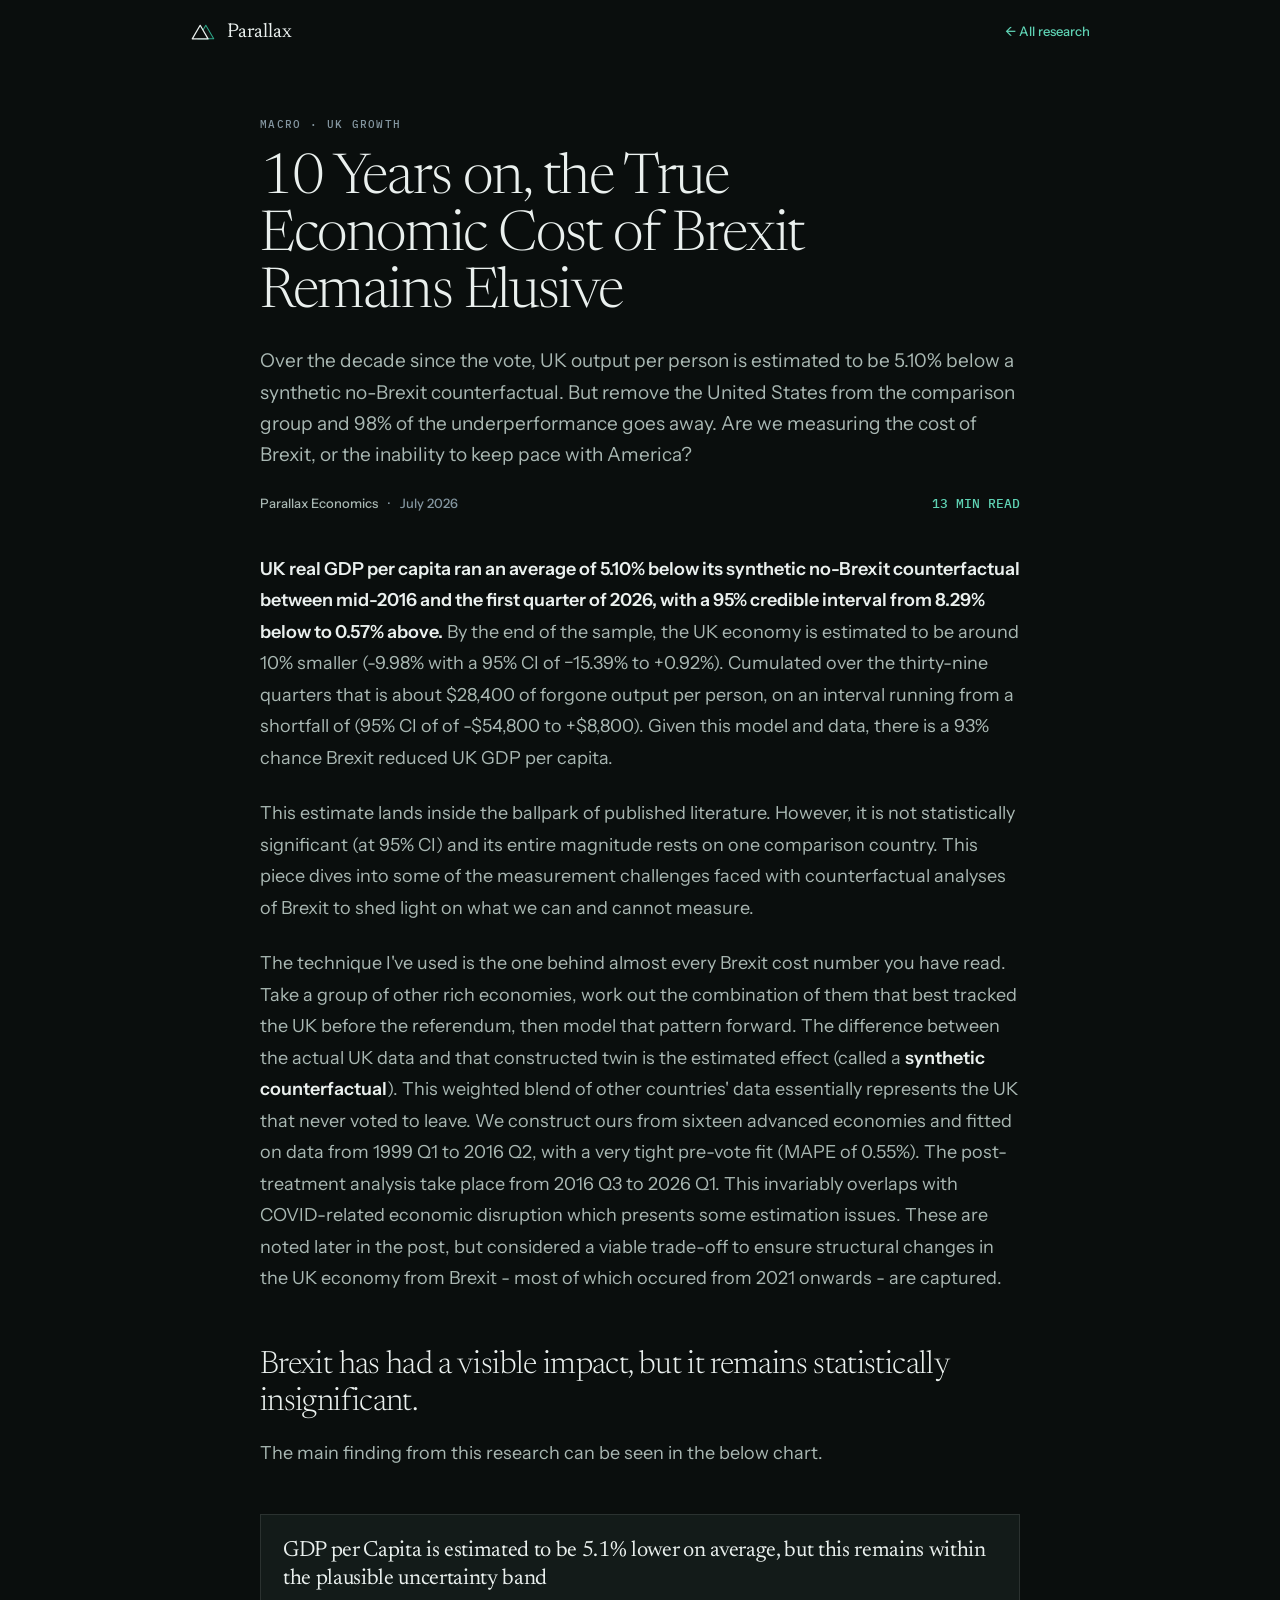
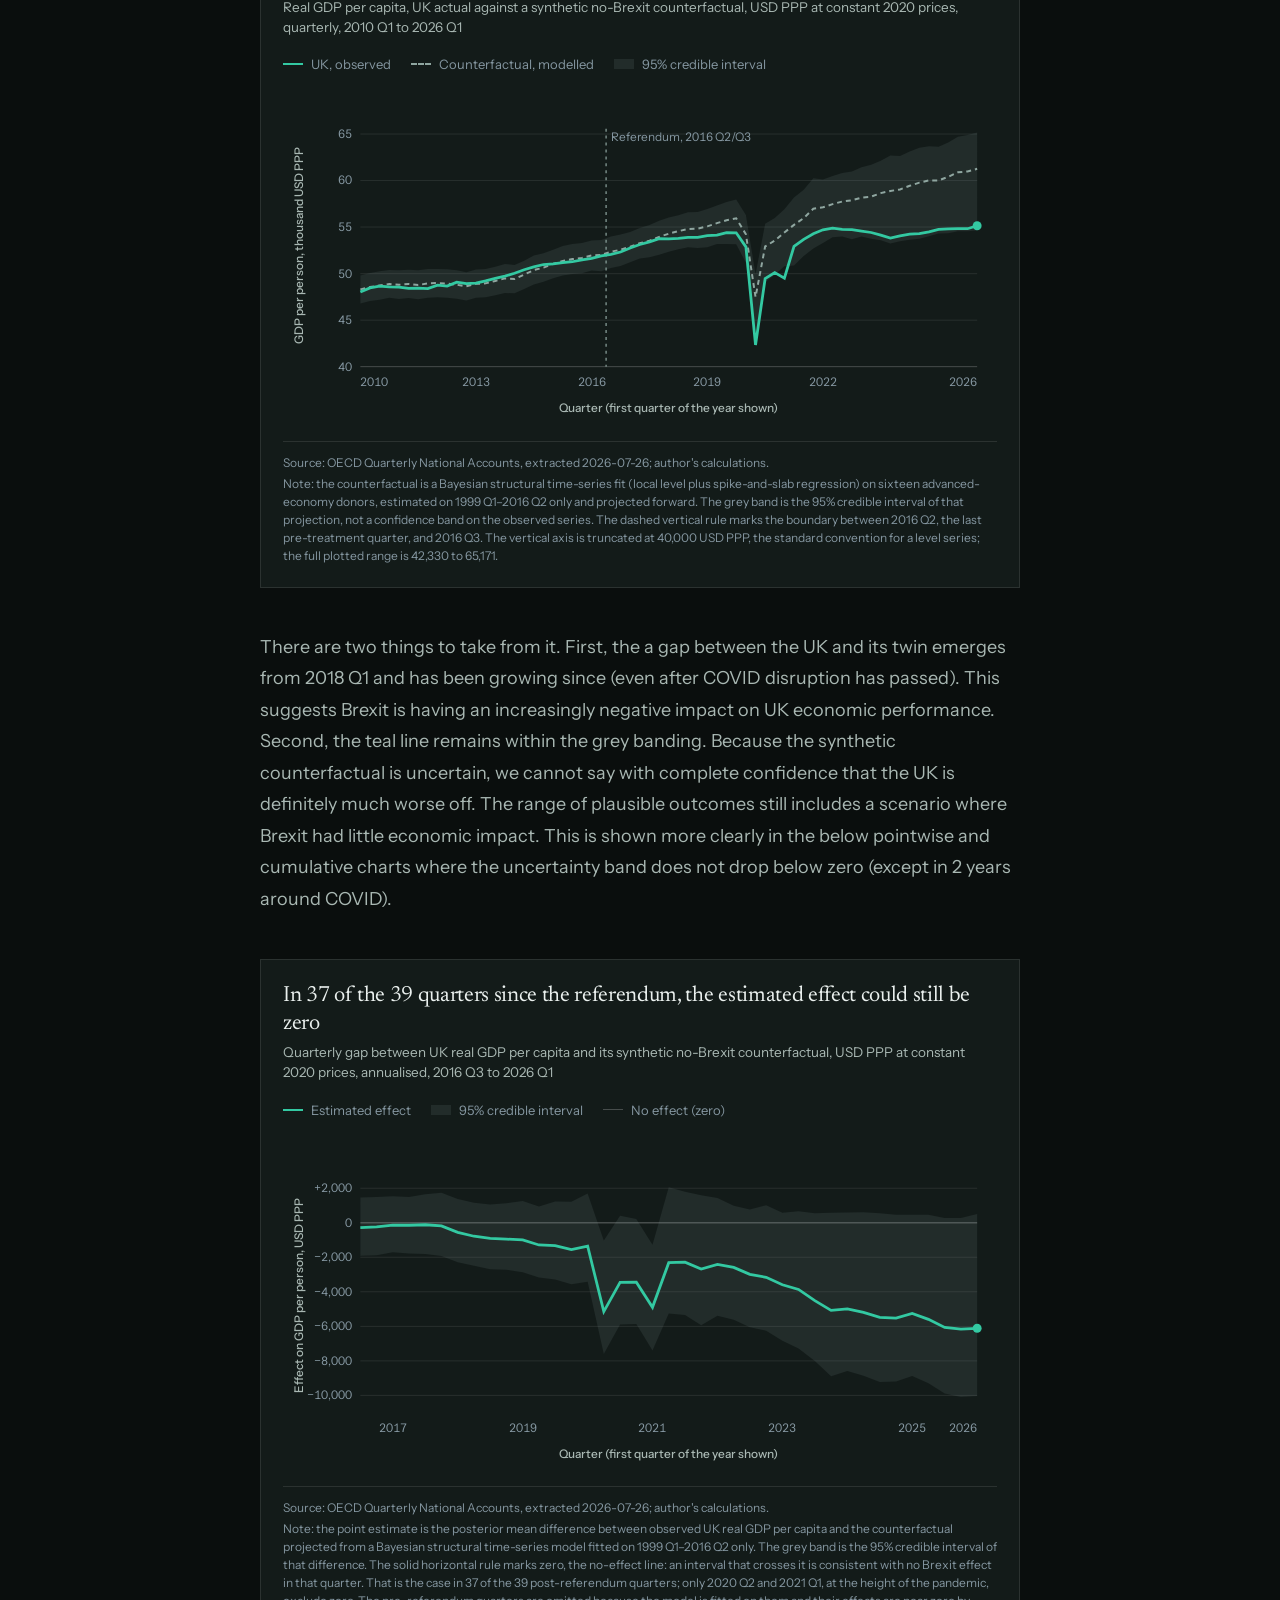
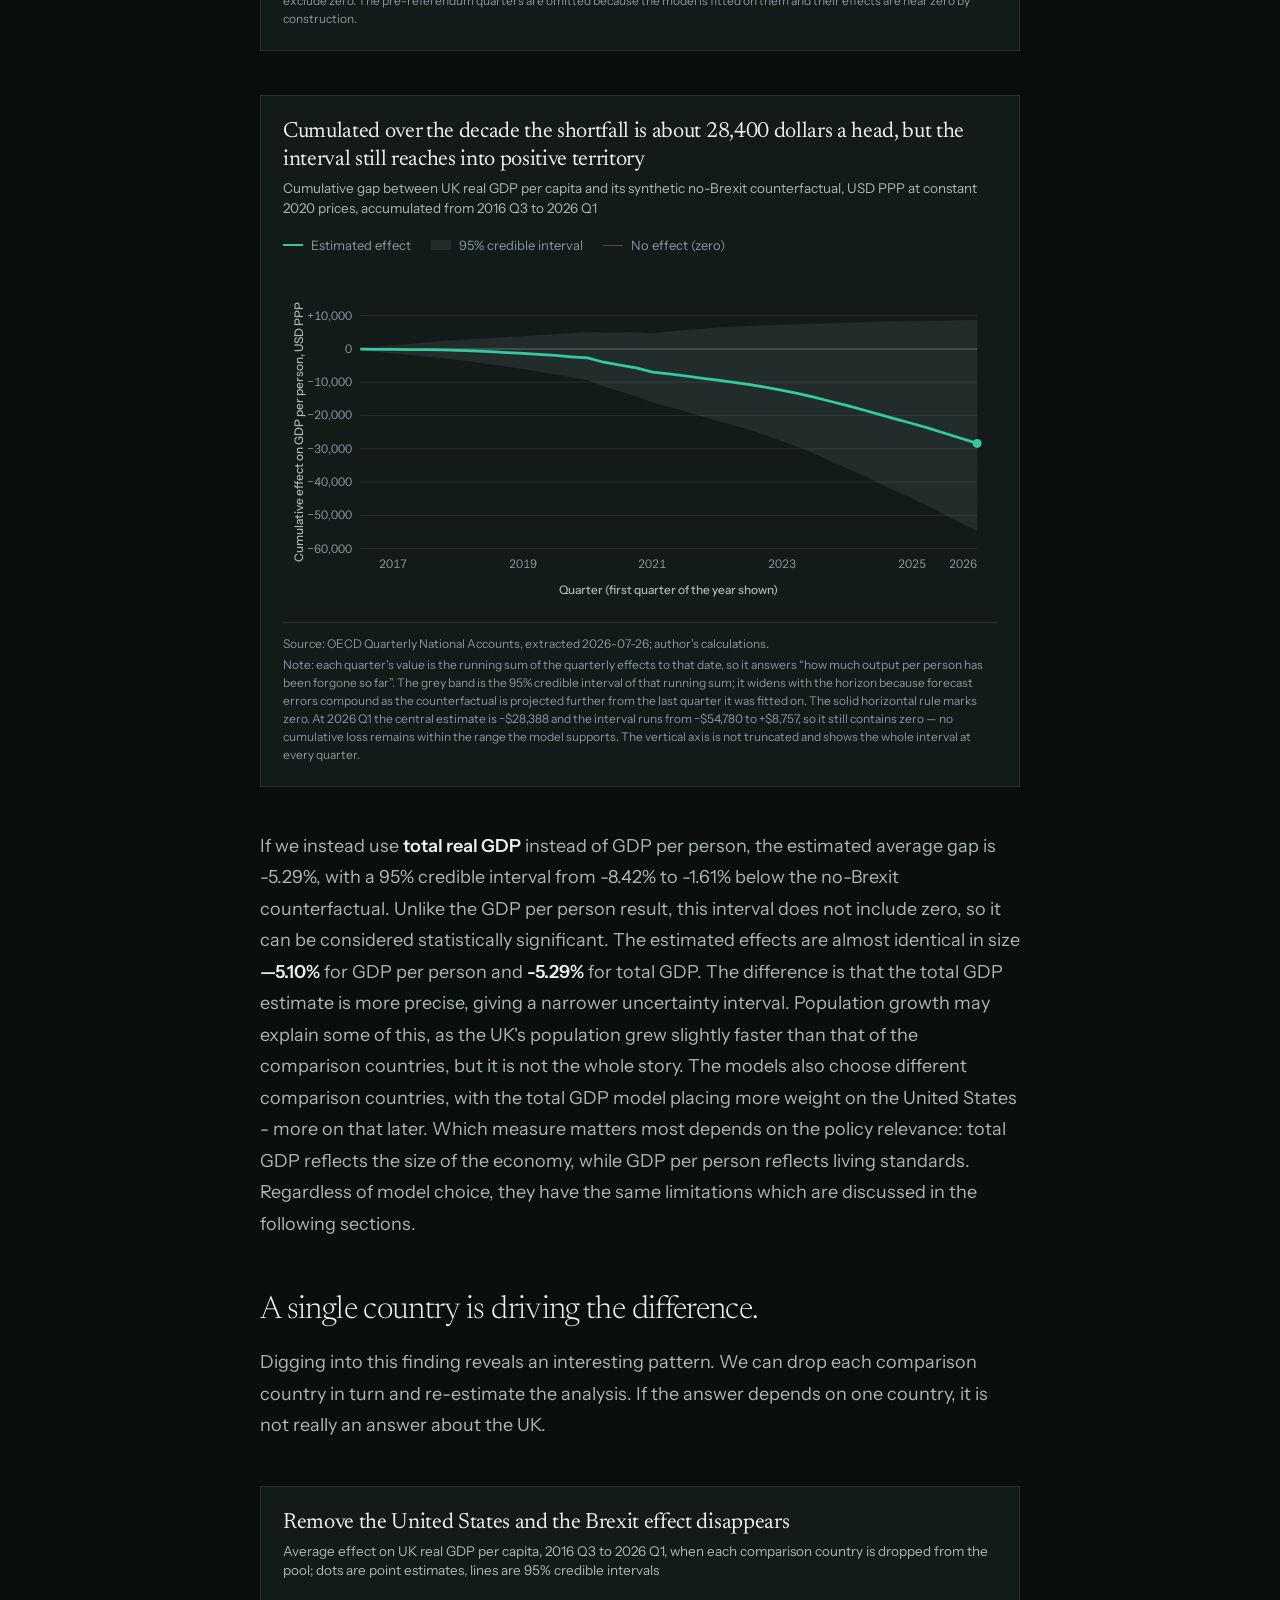
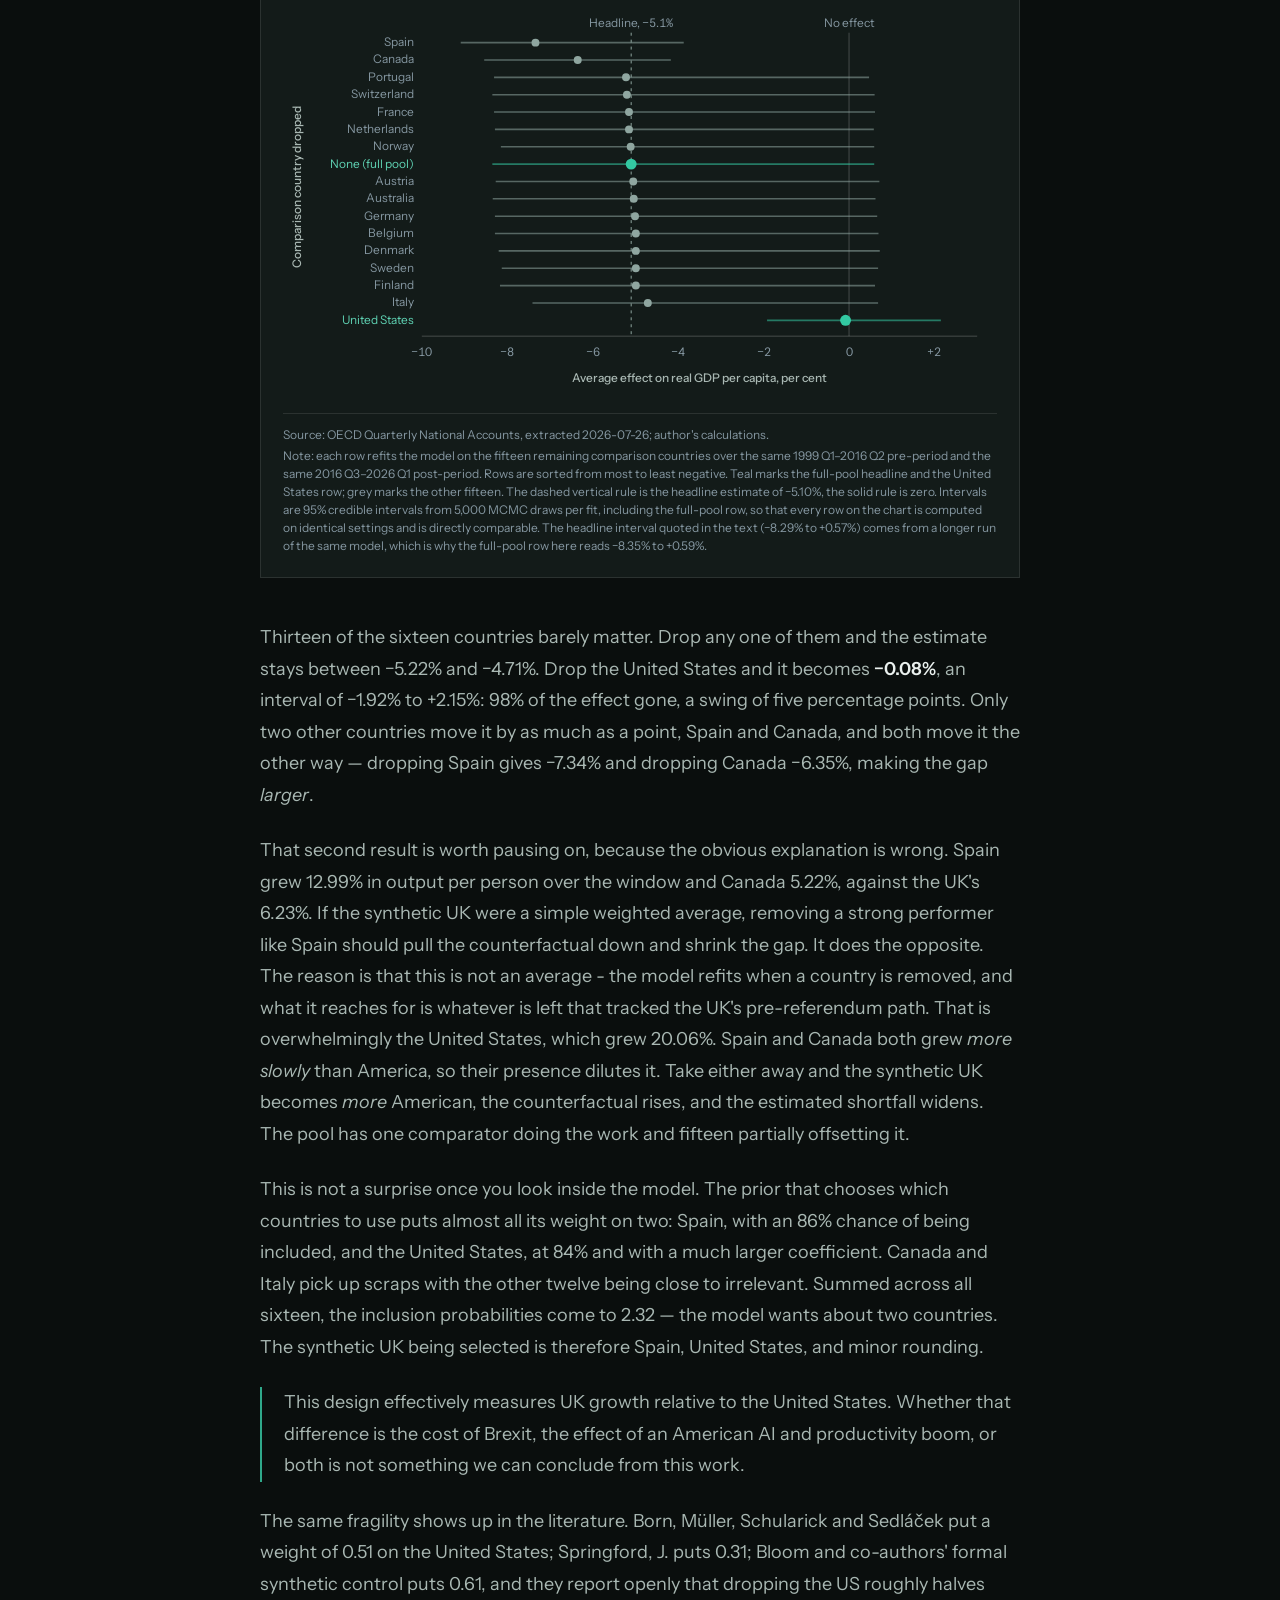
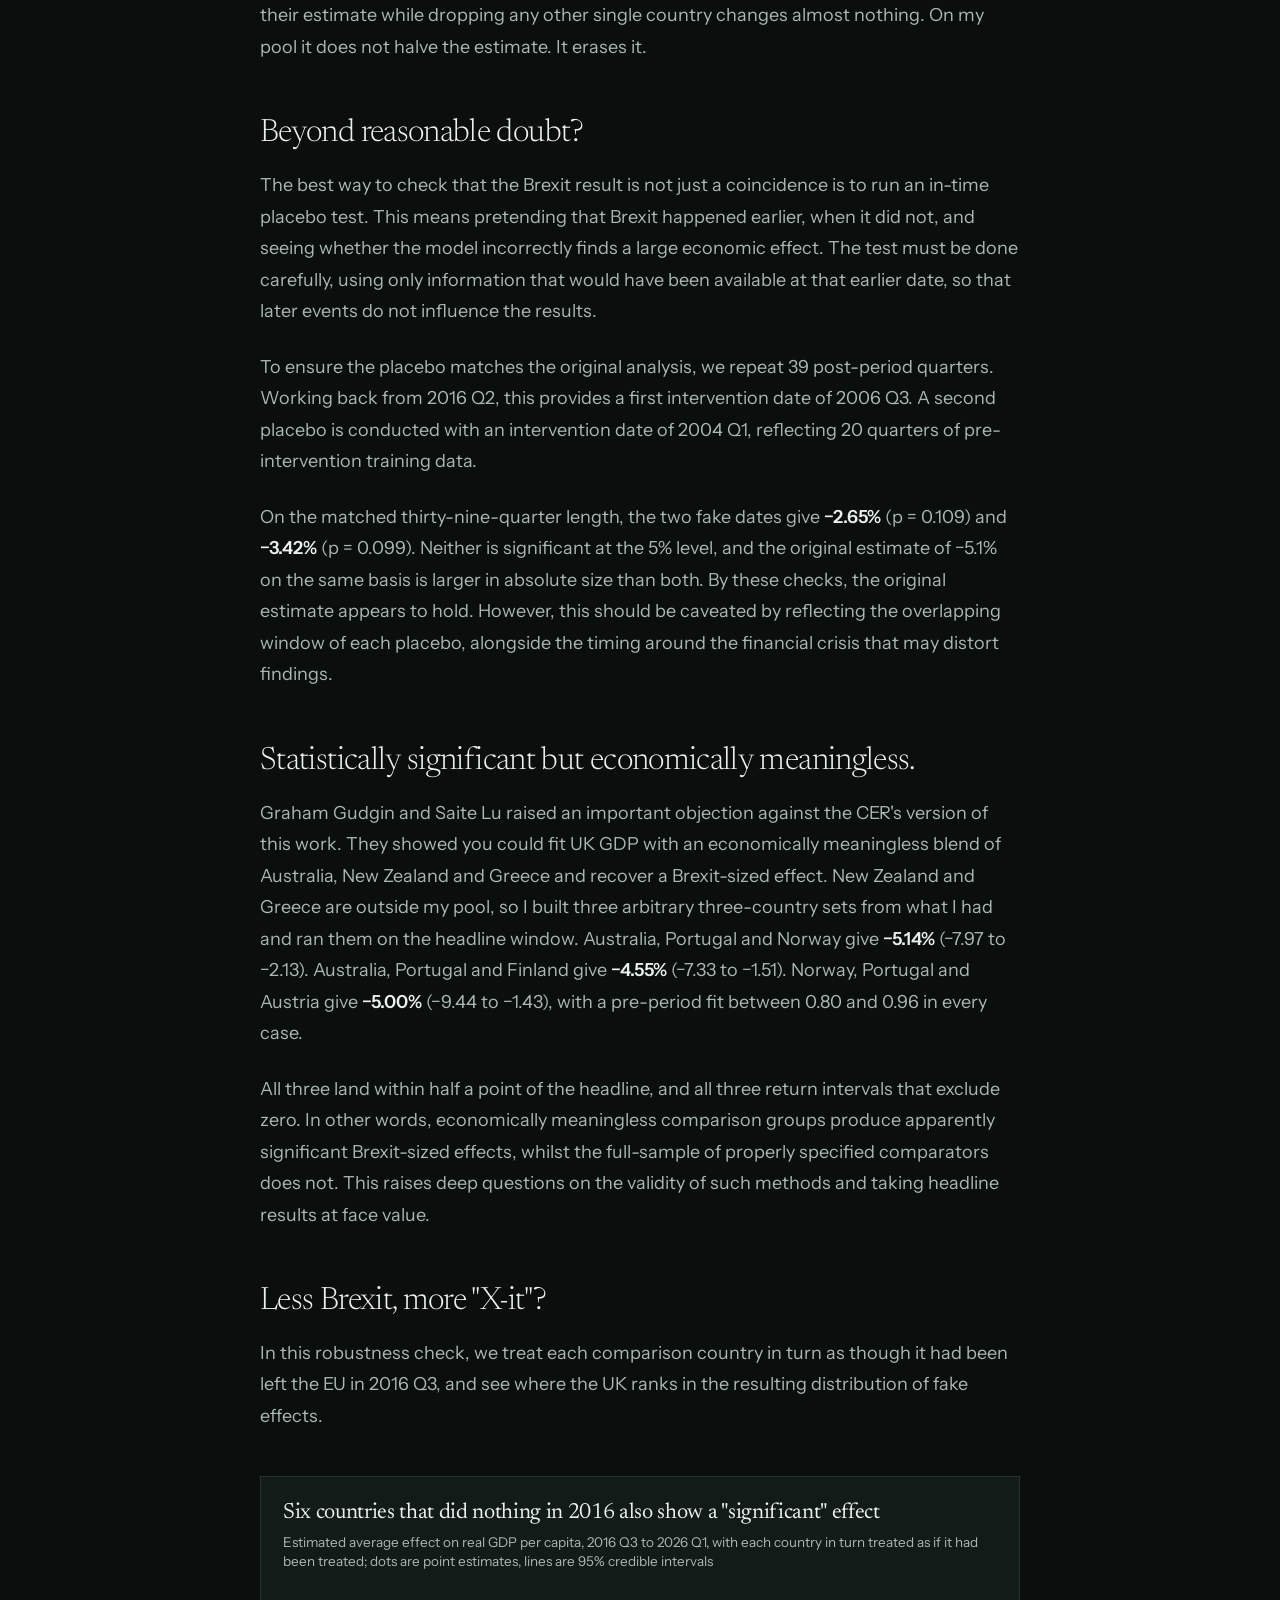
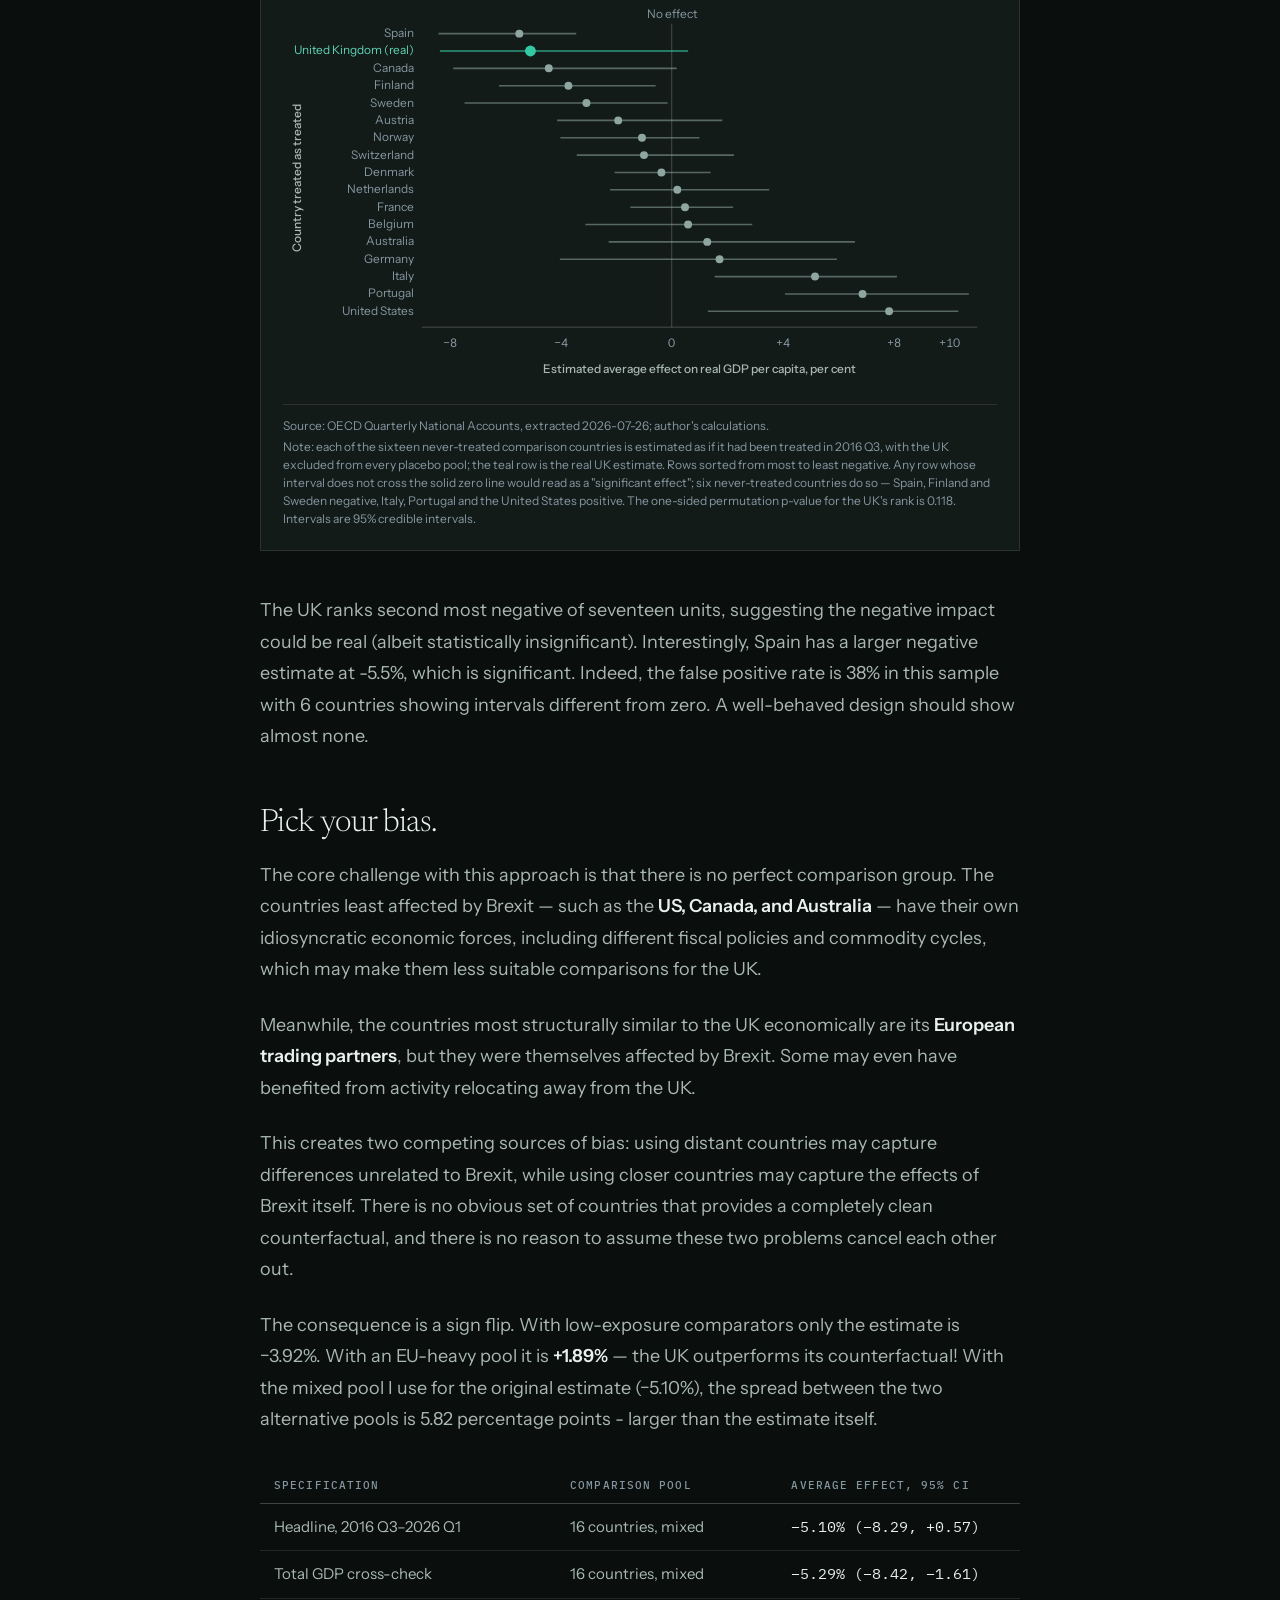
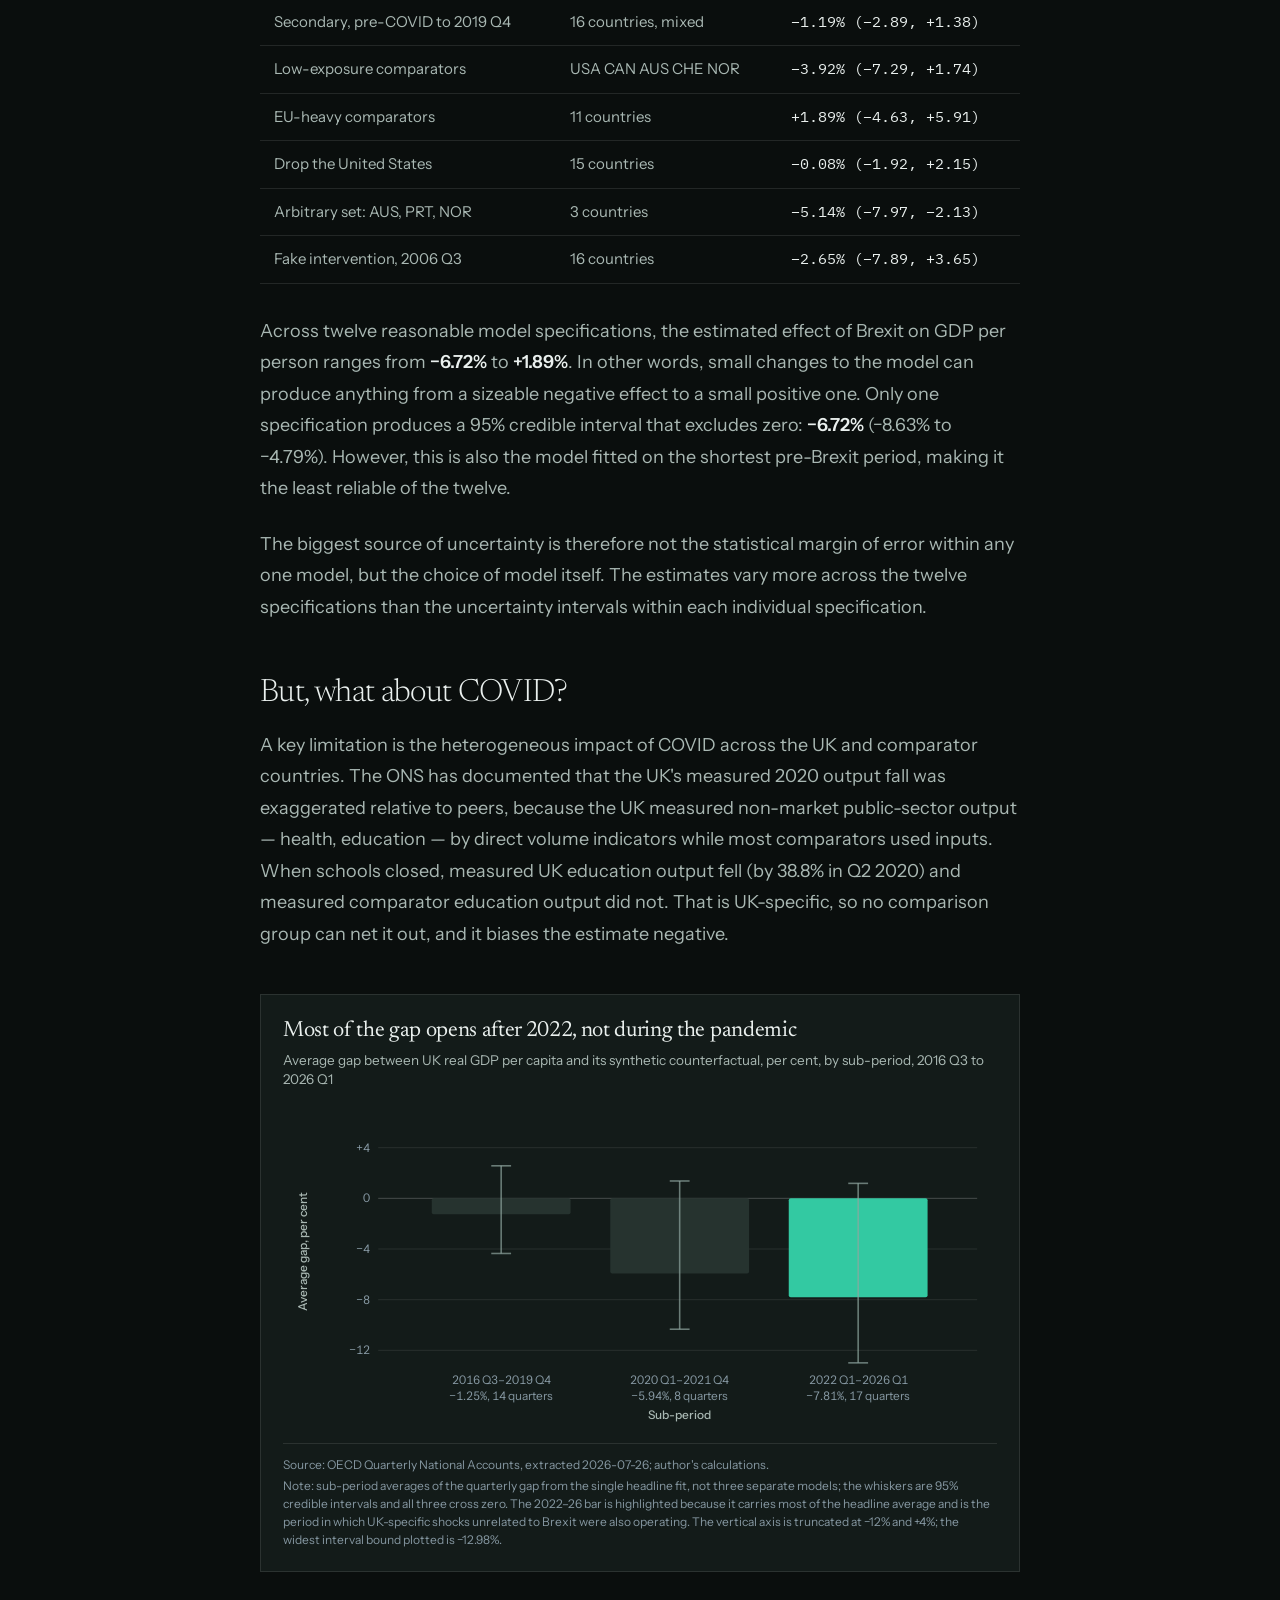
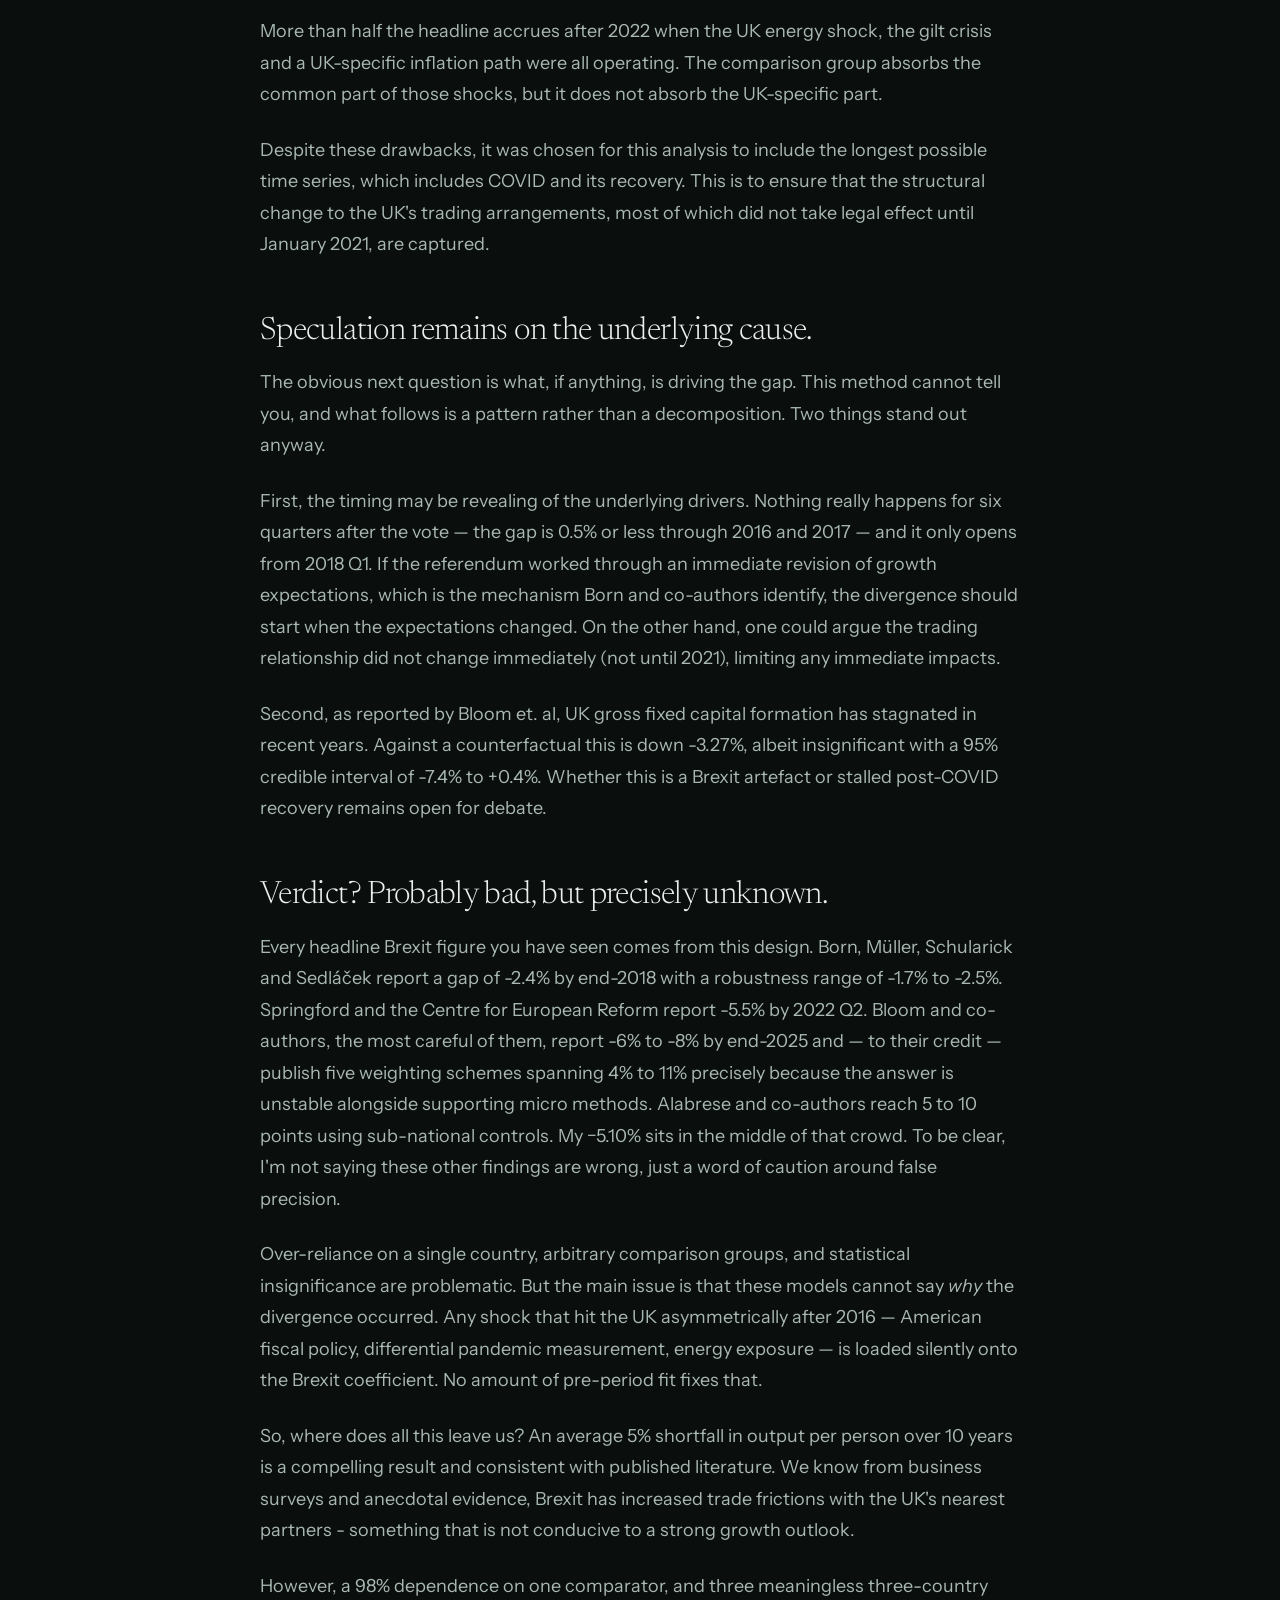
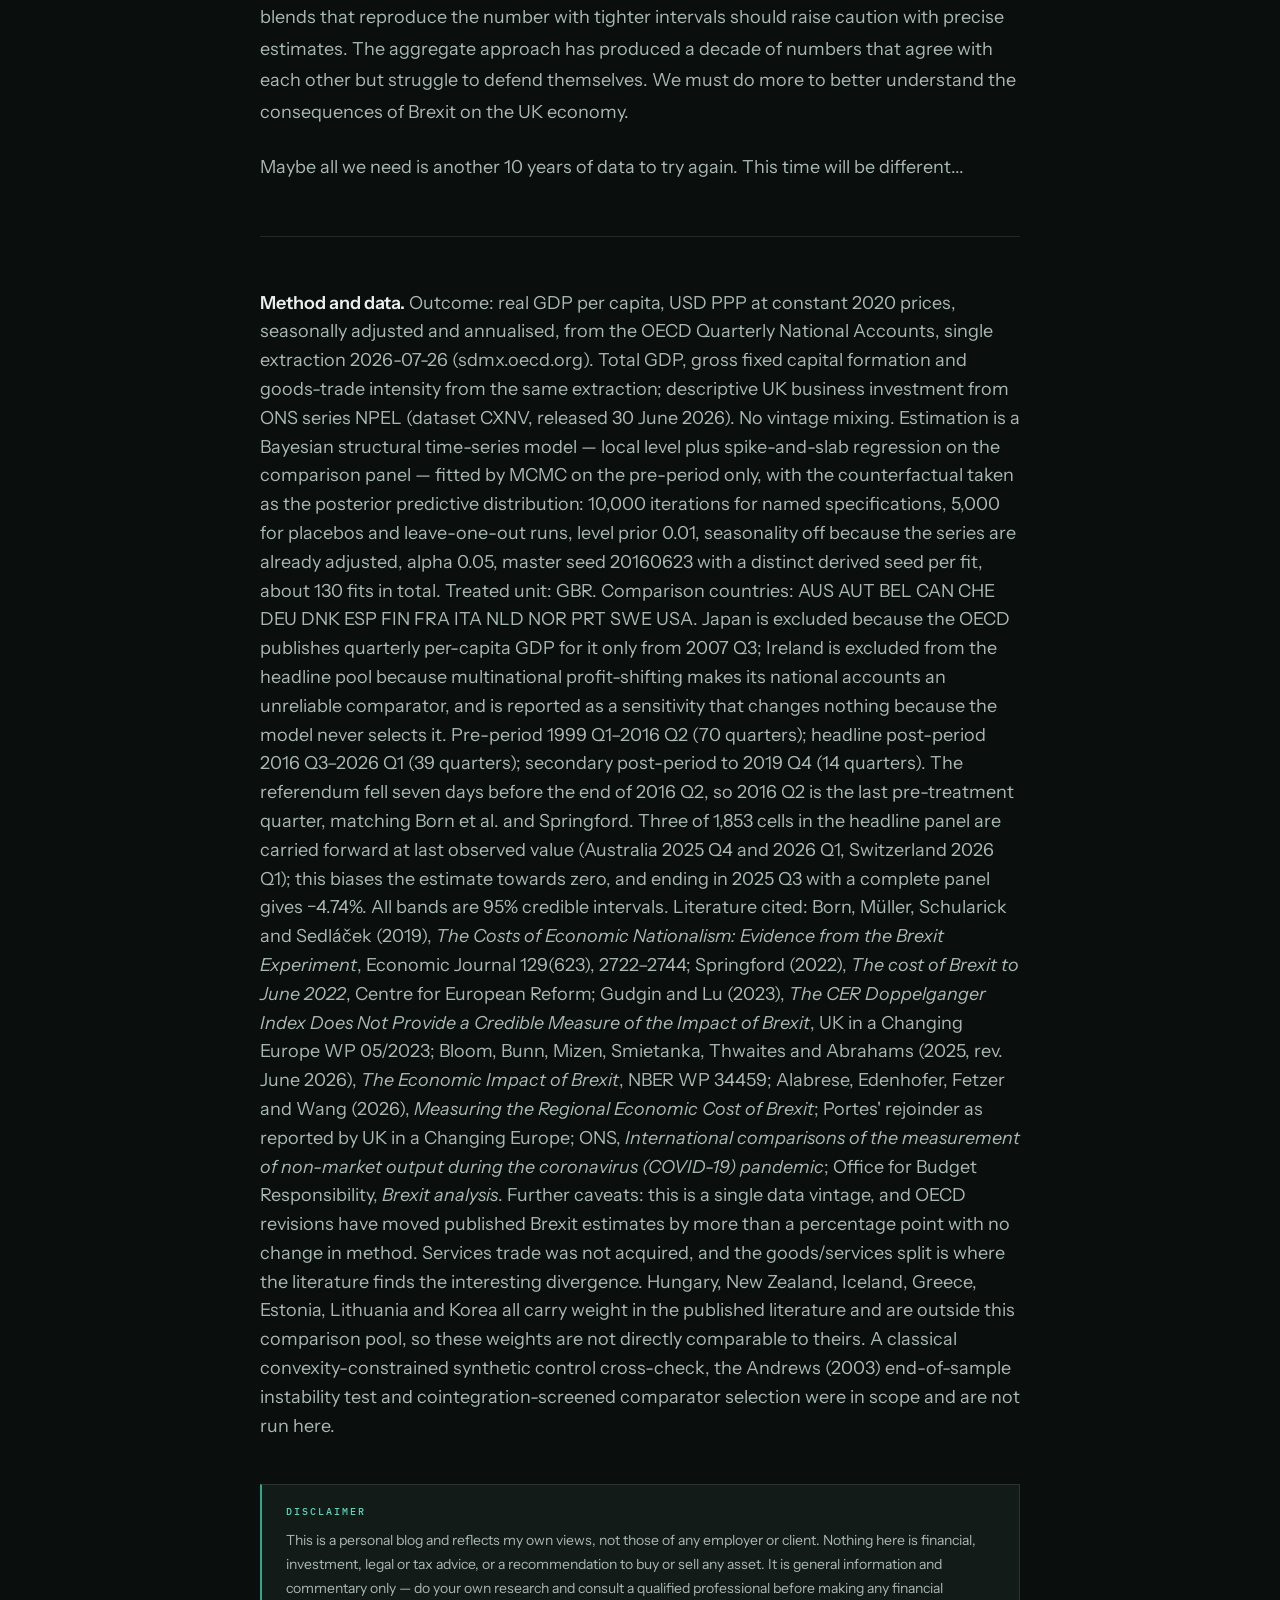
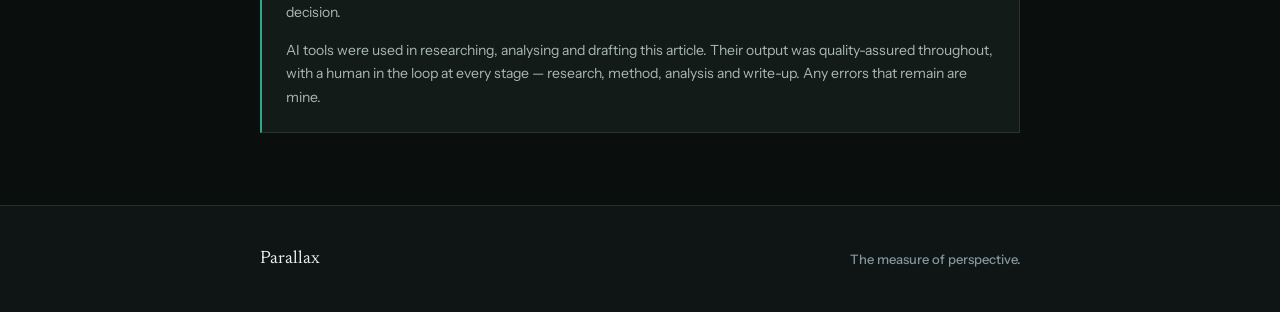
==== commit c25e1d8a: "Add files via upload" ====
--- a/posts/brexit-causal-impact.html
+++ b/posts/brexit-causal-impact.html
@@ -52,7 +52,7 @@
       <span style="font:500 11px/1 var(--px-font-mono); letter-spacing:.12em; text-transform:uppercase; color:var(--px-text-dim);">Macro · UK Growth</span>
     </div>
     <h1 class="px-h1" style="font-size:clamp(34px,5vw,56px); max-width:19ch;">10 Years on, the True Economic Cost of Brexit Remains Elusive</h1>
-    <p class="px-lead" style="margin:22px 0 26px; max-width:60ch;">Over the decade since the vote, UK output per person is estimated to be 5.10% below a synthetic no-Brexit counterfactual. But remove the United States from the comparison group and 98% of the underpeformance goes away. Are we measuring the cost of Brexit, or the inability to keep pace with America?</p>
+    <p class="px-lead" style="margin:22px 0 26px; max-width:60ch;">Over the decade since the vote, UK output per person is estimated to be 5.10% below a synthetic no-Brexit counterfactual. But remove the United States from the comparison group and 98% of the underperformance goes away. Are we measuring the cost of Brexit, or the inability to keep pace with America?</p>
     <div style="display:flex; gap:10px; align-items:center;" class="px-meta">
       <span style="color:var(--px-text-muted);">Parallax Economics</span><span>·</span><span>July 2026</span>
       <span style="margin-left:auto; font-family:var(--px-font-mono); color:var(--px-accent-text);">13 MIN READ</span>
@@ -74,7 +74,7 @@
 
     <figure class="figure">
       <div class="frame">
-        <p class="px-chart-title">GDP per Capita is estimated to be 5.1% lower on average, but this remains within the plausable uncertainity band</p>
+        <p class="px-chart-title">GDP per Capita is estimated to be 5.1% lower on average, but this remains within the plausible uncertainty band</p>
         <p class="px-chart-subtitle">Real GDP per capita, UK actual against a synthetic no-Brexit counterfactual, USD PPP at constant 2020 prices, quarterly, 2010 Q1 to 2026 Q1</p>
         <div class="key">
           <span><i style="border-top:2.8px solid var(--px-c1);"></i>UK, observed</span>
@@ -130,7 +130,7 @@
       </div>
     </figure>
 
-    <p>There are two things to take from it. First, the a gap between the UK and its twin emerges from 2018 Q1 and has been growing since (even after COVID disruption has passed). This suggests Brexit is having an increasingly negative impact on UK economic performance. Second, the teal line remains within the grey banding. Because the synthetic counterfactual is uncertain, we cannot say with complete confidence that the UK is definitely much worse off. The range of plausible outcomes still includes a scenario where Brexit had little economic impact. This is shown more clearly in the below pointwise and cumulative charts where the uncertainity band does not drop below zero (except in 2 years around COVID).</p>
+    <p>There are two things to take from it. First, the a gap between the UK and its twin emerges from 2018 Q1 and has been growing since (even after COVID disruption has passed). This suggests Brexit is having an increasingly negative impact on UK economic performance. Second, the teal line remains within the grey banding. Because the synthetic counterfactual is uncertain, we cannot say with complete confidence that the UK is definitely much worse off. The range of plausible outcomes still includes a scenario where Brexit had little economic impact. This is shown more clearly in the below pointwise and cumulative charts where the uncertainty band does not drop below zero (except in 2 years around COVID).</p>
 
     <figure class="figure">
       <div class="frame">
@@ -238,7 +238,7 @@
 
     <h2>A single country is driving the difference.</h2>
 
-    <p>Digging into this finding reveals an interesing pattern. We can drop each comparison country in turn and re-estimate the analysis. If the answer depends on one country, it is not really an answer about the UK.</p>
+    <p>Digging into this finding reveals an interesting pattern. We can drop each comparison country in turn and re-estimate the analysis. If the answer depends on one country, it is not really an answer about the UK.</p>
 
     <figure class="figure">
       <div class="frame">
@@ -338,9 +338,9 @@
 
     <p></p>
 
-    <p>This is not a surprise once you look inside the model. The prior that chooses which countries to use puts almost all its weight on two: Spain, with an 86% chance of being included, and the United States, at 84% and with a much larger coefficient. Canada and Italy pick up scraps with the other twelve being close to irrelevant. Summed across all sixteen, the inclusion probabilities come to 2.32 — the model wants about two countries. The synthetic UK being selected is therfore Spain, United States, and minor rounding.</p>
-
-    <p class="pull">This design effectively measures UK growth relative to the United States. Whether that diffrence is the cost of Brexit, the effect of an American AI and productivity boom, or both is not something we can conclude from this work.</p>
+    <p>This is not a surprise once you look inside the model. The prior that chooses which countries to use puts almost all its weight on two: Spain, with an 86% chance of being included, and the United States, at 84% and with a much larger coefficient. Canada and Italy pick up scraps with the other twelve being close to irrelevant. Summed across all sixteen, the inclusion probabilities come to 2.32 — the model wants about two countries. The synthetic UK being selected is therefore Spain, United States, and minor rounding.</p>
+
+    <p class="pull">This design effectively measures UK growth relative to the United States. Whether that difference is the cost of Brexit, the effect of an American AI and productivity boom, or both is not something we can conclude from this work.</p>
 
     <p>The same fragility shows up in the literature. Born, Müller, Schularick and Sedláček put a weight of 0.51 on the United States; Springford, J. puts 0.31; Bloom and co-authors' formal synthetic control puts 0.61, and they report openly that dropping the US roughly halves their estimate while dropping any other single country changes almost nothing. On my pool it does not halve the estimate. It erases it.</p>
 
@@ -350,13 +350,13 @@
 
     <p>To ensure the placebo matches the original analysis, we repeat 39 post-period quarters. Working back from 2016 Q2, this provides a first intervention date of 2006 Q3. A second placebo is conducted with an intervention date of 2004 Q1, reflecting 20 quarters of pre-intervention training data.</p>
 
-    <p>On the matched thirty-nine-quarter length, the two fake dates give <strong>−2.65%</strong> (p = 0.109) and <strong>−3.42%</strong> (p = 0.099). Neither is significant at the 5% level, and the original estimate of −5.1% on the same basis is larger in absolute size than both. By these checks, the original estimate appears to hold. However, this should be caveated by reflecting the overlapping window of each placebo, alongside the timing around the finacial crisis that may distort findings.</p>
-
-    <h2>Statistically significant but economically meanginless.</h2>
+    <p>On the matched thirty-nine-quarter length, the two fake dates give <strong>−2.65%</strong> (p = 0.109) and <strong>−3.42%</strong> (p = 0.099). Neither is significant at the 5% level, and the original estimate of −5.1% on the same basis is larger in absolute size than both. By these checks, the original estimate appears to hold. However, this should be caveated by reflecting the overlapping window of each placebo, alongside the timing around the financial crisis that may distort findings.</p>
+
+    <h2>Statistically significant but economically meaningless.</h2>
 
     <p>Graham Gudgin and Saite Lu raised an important objection against the CER's version of this work. They showed you could fit UK GDP with an economically meaningless blend of Australia, New Zealand and Greece and recover a Brexit-sized effect. New Zealand and Greece are outside my pool, so I built three arbitrary three-country sets from what I had and ran them on the headline window. Australia, Portugal and Norway give <strong>−5.14%</strong> (−7.97 to −2.13). Australia, Portugal and Finland give <strong>−4.55%</strong> (−7.33 to −1.51). Norway, Portugal and Austria give <strong>−5.00%</strong> (−9.44 to −1.43), with a pre-period fit between 0.80 and 0.96 in every case.</p>
 
-    <p>All three land within half a point of the headline, and all three return intervals that exclude zero. In other words, economically meaningless comparison groups produce apparently significant Brexit-sized effects, whilst the full-sample of properly specified comparators does not. This raises deep questions on the validility of such methods and taking headline results at face value.</p>
+    <p>All three land within half a point of the headline, and all three return intervals that exclude zero. In other words, economically meaningless comparison groups produce apparently significant Brexit-sized effects, whilst the full-sample of properly specified comparators does not. This raises deep questions on the validity of such methods and taking headline results at face value.</p>
 
     <h2>Less Brexit, more "X-it"?</h2>
 
@@ -455,7 +455,7 @@
 
     <p>This creates two competing sources of bias: using distant countries may capture differences unrelated to Brexit, while using closer countries may capture the effects of Brexit itself. There is no obvious set of countries that provides a completely clean counterfactual, and there is no reason to assume these two problems cancel each other out.</p>
 
-    <p>The consequence is a sign flip. With low-exposure comparators only the estimate is −3.92%. With an EU-heavy pool it is <strong>+1.89%</strong> — the UK outperforms its counterfactua! With the mixed pool I use for the original estimate (−5.10%), the spread between the two alternative pools is 5.82 percentage points - larger than the estimate itself.</p>
+    <p>The consequence is a sign flip. With low-exposure comparators only the estimate is −3.92%. With an EU-heavy pool it is <strong>+1.89%</strong> — the UK outperforms its counterfactual! With the mixed pool I use for the original estimate (−5.10%), the spread between the two alternative pools is 5.82 percentage points - larger than the estimate itself.</p>
 
     <table class="px-table">
       <thead><tr><th>Specification</th><th>Comparison pool</th><th>Average effect, 95% CI</th></tr></thead>
@@ -477,7 +477,7 @@
 
     <h2>But, what about COVID?</h2>
 
-    <p>A key limitation is the hetrogenous impact of COVID across the UK and comparator countries. The ONS has documented that the UK's measured 2020 output fall was exaggerated relative to peers, because the UK measured non-market public-sector output — health, education — by direct volume indicators while most comparators used inputs. When schools closed, measured UK education output fell (by 38.8% in Q2 2020) and measured comparator education output did not. That is UK-specific, so no comparison group can net it out, and it biases the estimate negative.</p>
+    <p>A key limitation is the heterogeneous impact of COVID across the UK and comparator countries. The ONS has documented that the UK's measured 2020 output fall was exaggerated relative to peers, because the UK measured non-market public-sector output — health, education — by direct volume indicators while most comparators used inputs. When schools closed, measured UK education output fell (by 38.8% in Q2 2020) and measured comparator education output did not. That is UK-specific, so no comparison group can net it out, and it biases the estimate negative.</p>
 
     <figure class="figure">
       <div class="frame">
@@ -540,15 +540,15 @@
 
     <p>First, the timing may be revealing of the underlying drivers. Nothing really happens for six quarters after the vote — the gap is 0.5% or less through 2016 and 2017 — and it only opens from 2018 Q1. If the referendum worked through an immediate revision of growth expectations, which is the mechanism Born and co-authors identify, the divergence should start when the expectations changed. On the other hand, one could argue the trading relationship did not change immediately (not until 2021), limiting any immediate impacts.</p>
 
-    <p>Second, as reported by Bloom et. al, UK gross fixed capital formation has stagnated in recent years. Against a counterfactual this is down -3.27%, albeit insignficant with a 95% credible interval of -7.4% to +0.4%. Whether this is a Brexit artefact or stalled post-COVID recovery remains open for debate.</p>
+    <p>Second, as reported by Bloom et. al, UK gross fixed capital formation has stagnated in recent years. Against a counterfactual this is down -3.27%, albeit insignificant with a 95% credible interval of -7.4% to +0.4%. Whether this is a Brexit artefact or stalled post-COVID recovery remains open for debate.</p>
 
     <h2>Verdict? Probably bad, but precisely unknown.</h2>
 
     <p>Every headline Brexit figure you have seen comes from this design. Born, Müller, Schularick and Sedláček report a gap of -2.4% by end-2018 with a robustness range of -1.7% to -2.5%. Springford and the Centre for European Reform report -5.5% by 2022 Q2. Bloom and co-authors, the most careful of them, report -6% to -8% by end-2025 and — to their credit — publish five weighting schemes spanning 4% to 11% precisely because the answer is unstable alongside supporting micro methods. Alabrese and co-authors reach 5 to 10 points using sub-national controls. My −5.10% sits in the middle of that crowd. To be clear, I'm not saying these other findings are wrong, just a word of caution around false precision.</p>
 
-    <p>Overeliance on a single country, abitrary comparison groups, and statistical insignificance a problematic. But the main issue is that these models cannot say <em>why</em> the divergence occurred. Any shock that hit the UK asymmetrically after 2016 — American fiscal policy, differential pandemic measurement, energy exposure — is loaded silently onto the Brexit coefficient. No amount of pre-period fit fixes that.</p>
-
-    <p>So, where does all this leave us? An average 5% shortfall in output per person over 10 years is a compelling result and consistent with published literature. We know from business surveys and anecodtal evidence, Brexit has increased trade frictions with the UK's nearest partners - something that is not conducive to strong angrowth outlook.</p>
+    <p>Over-reliance on a single country, arbitrary comparison groups, and statistical insignificance are problematic. But the main issue is that these models cannot say <em>why</em> the divergence occurred. Any shock that hit the UK asymmetrically after 2016 — American fiscal policy, differential pandemic measurement, energy exposure — is loaded silently onto the Brexit coefficient. No amount of pre-period fit fixes that.</p>
+
+    <p>So, where does all this leave us? An average 5% shortfall in output per person over 10 years is a compelling result and consistent with published literature. We know from business surveys and anecdotal evidence, Brexit has increased trade frictions with the UK's nearest partners - something that is not conducive to a strong growth outlook.</p>
 
     <p>However, a 98% dependence on one comparator, and three meaningless three-country blends that reproduce the number with tighter intervals should raise caution with precise estimates. The aggregate approach has produced a decade of numbers that agree with each other but struggle to defend themselves. We must do more to better understand the consequences of Brexit on the UK economy.</p>
 
